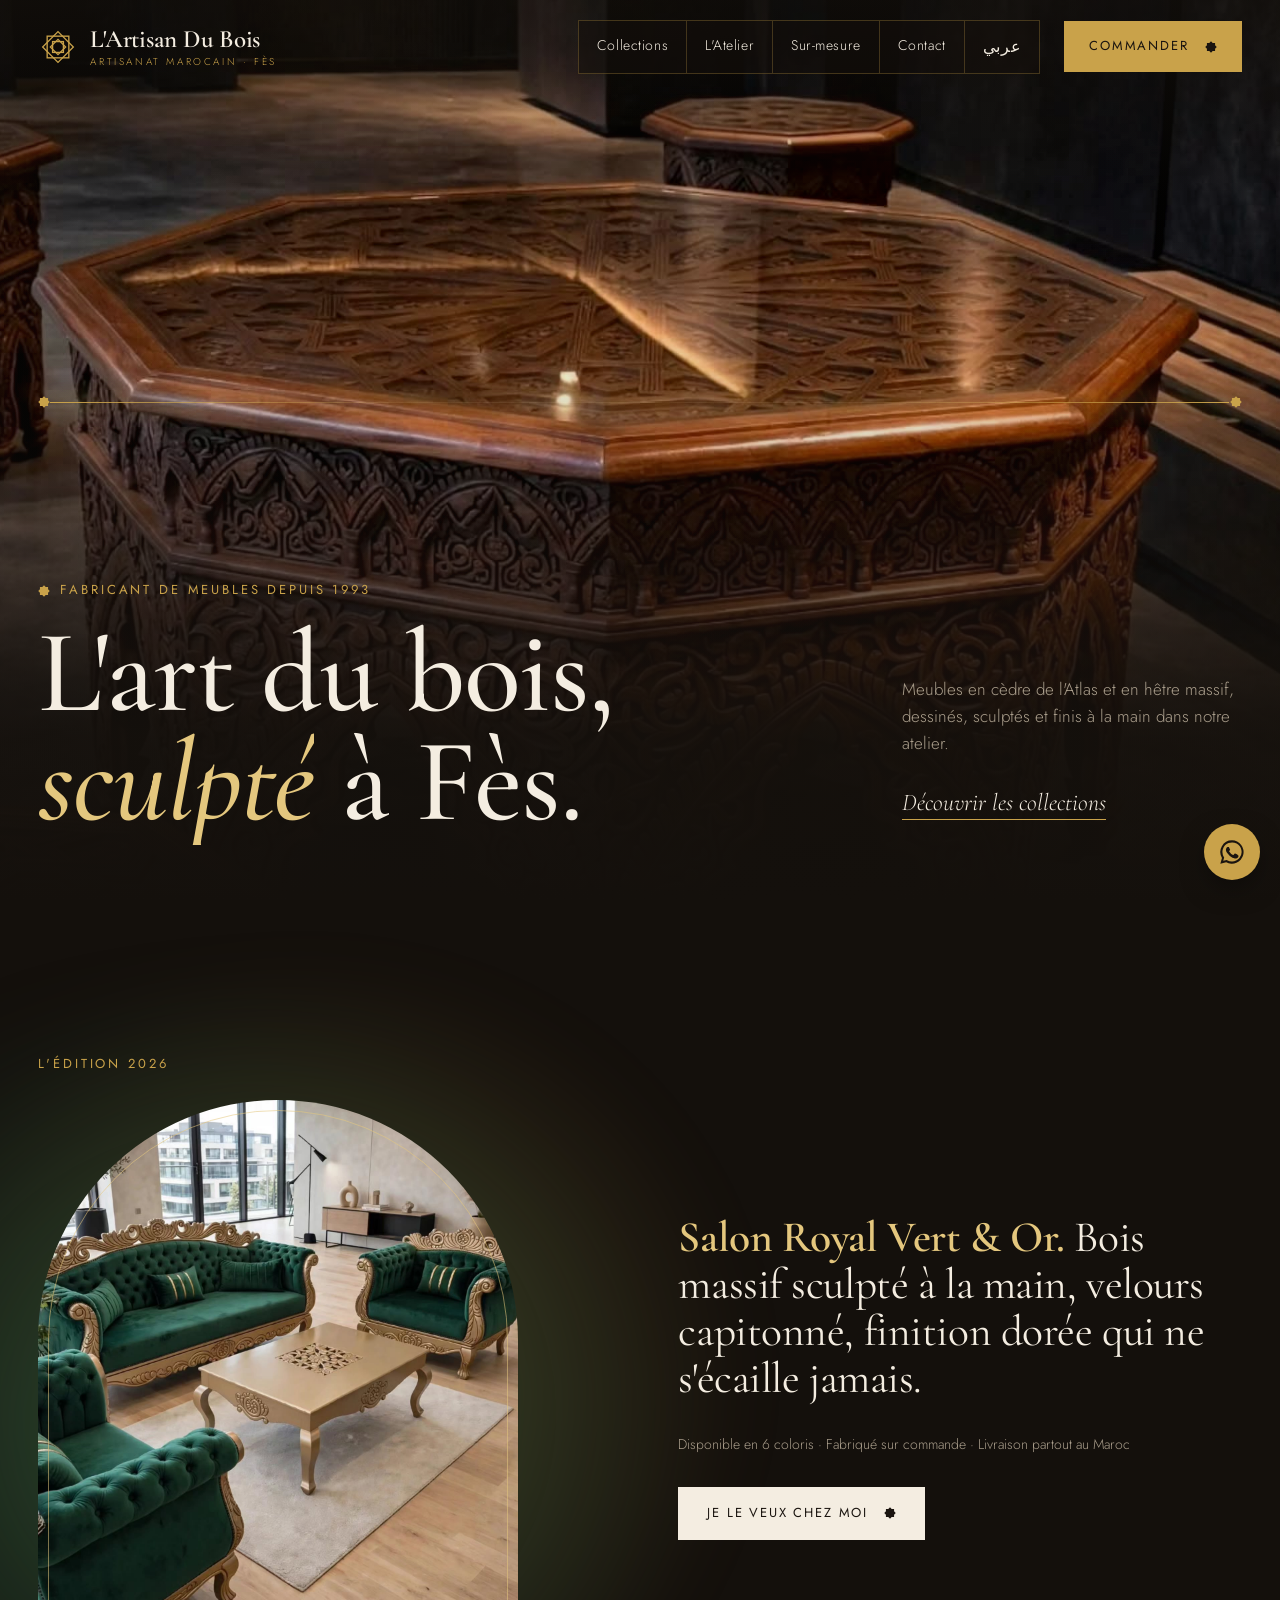
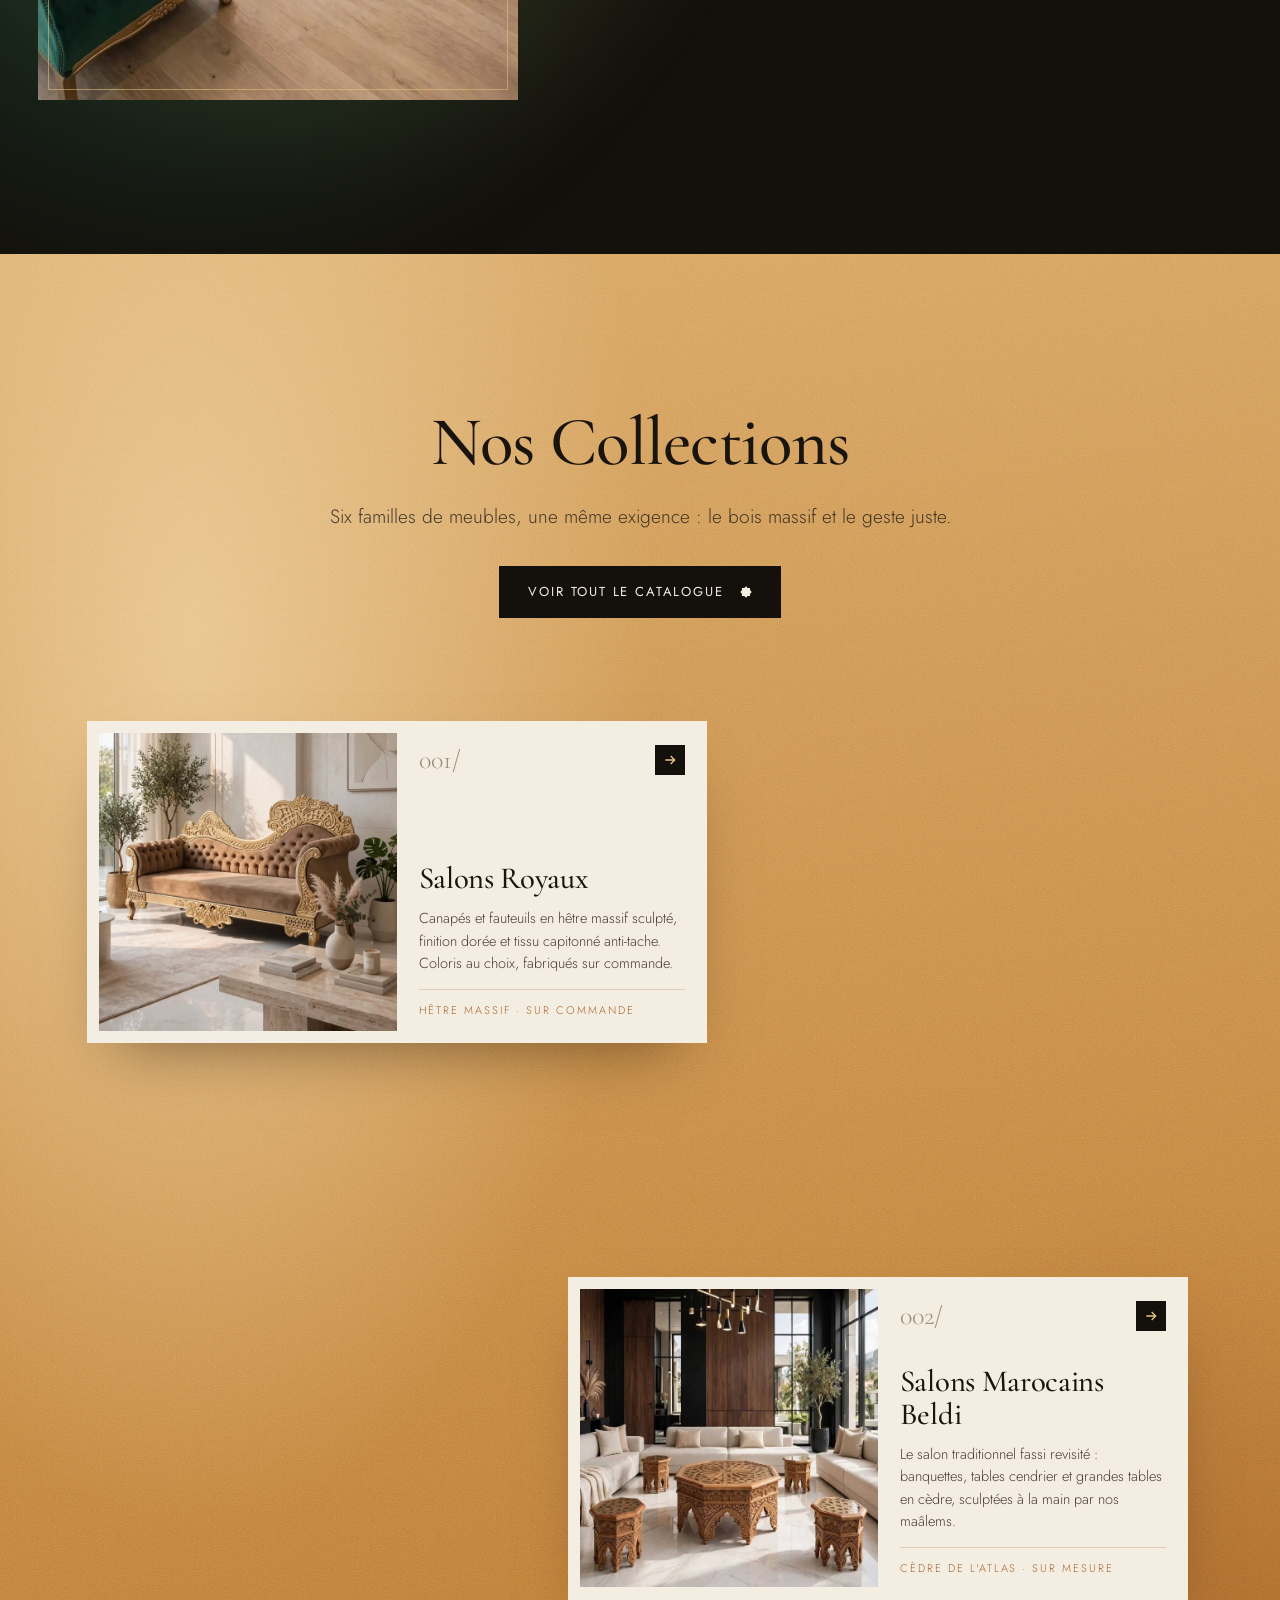
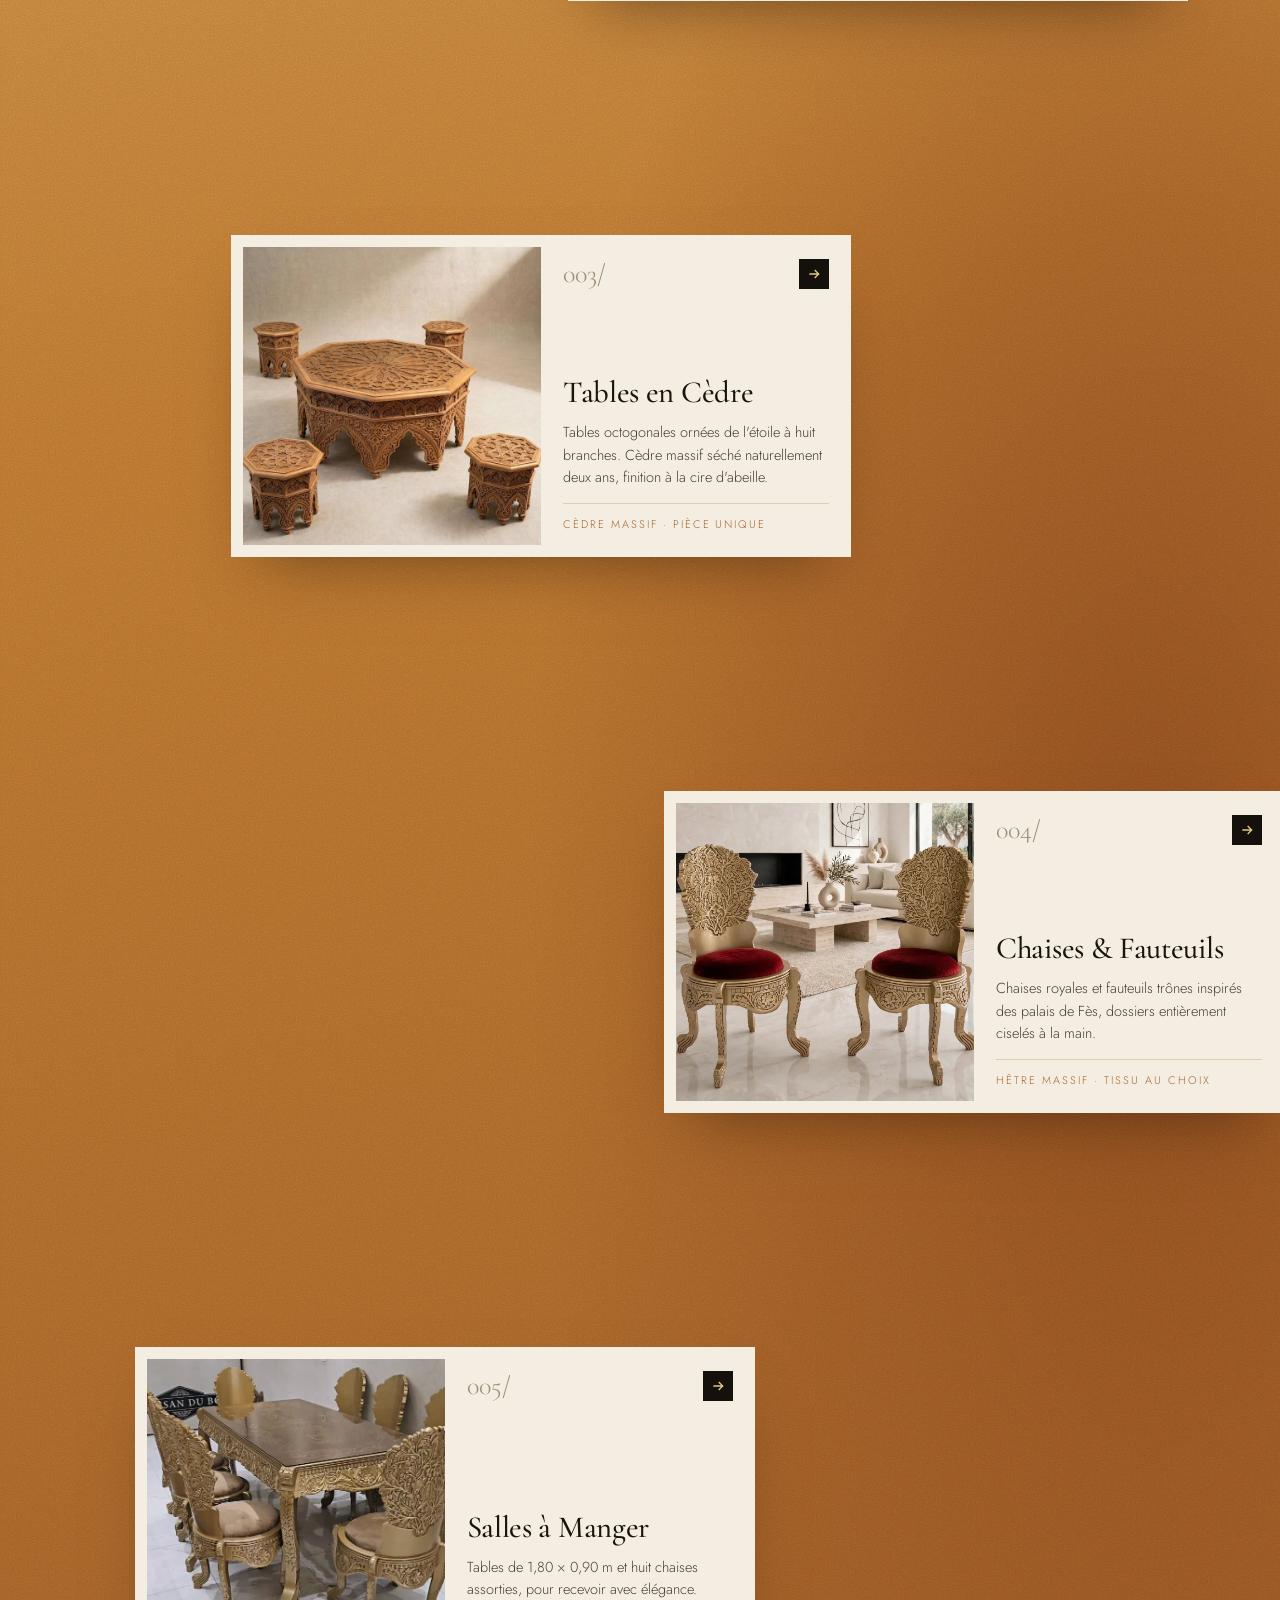
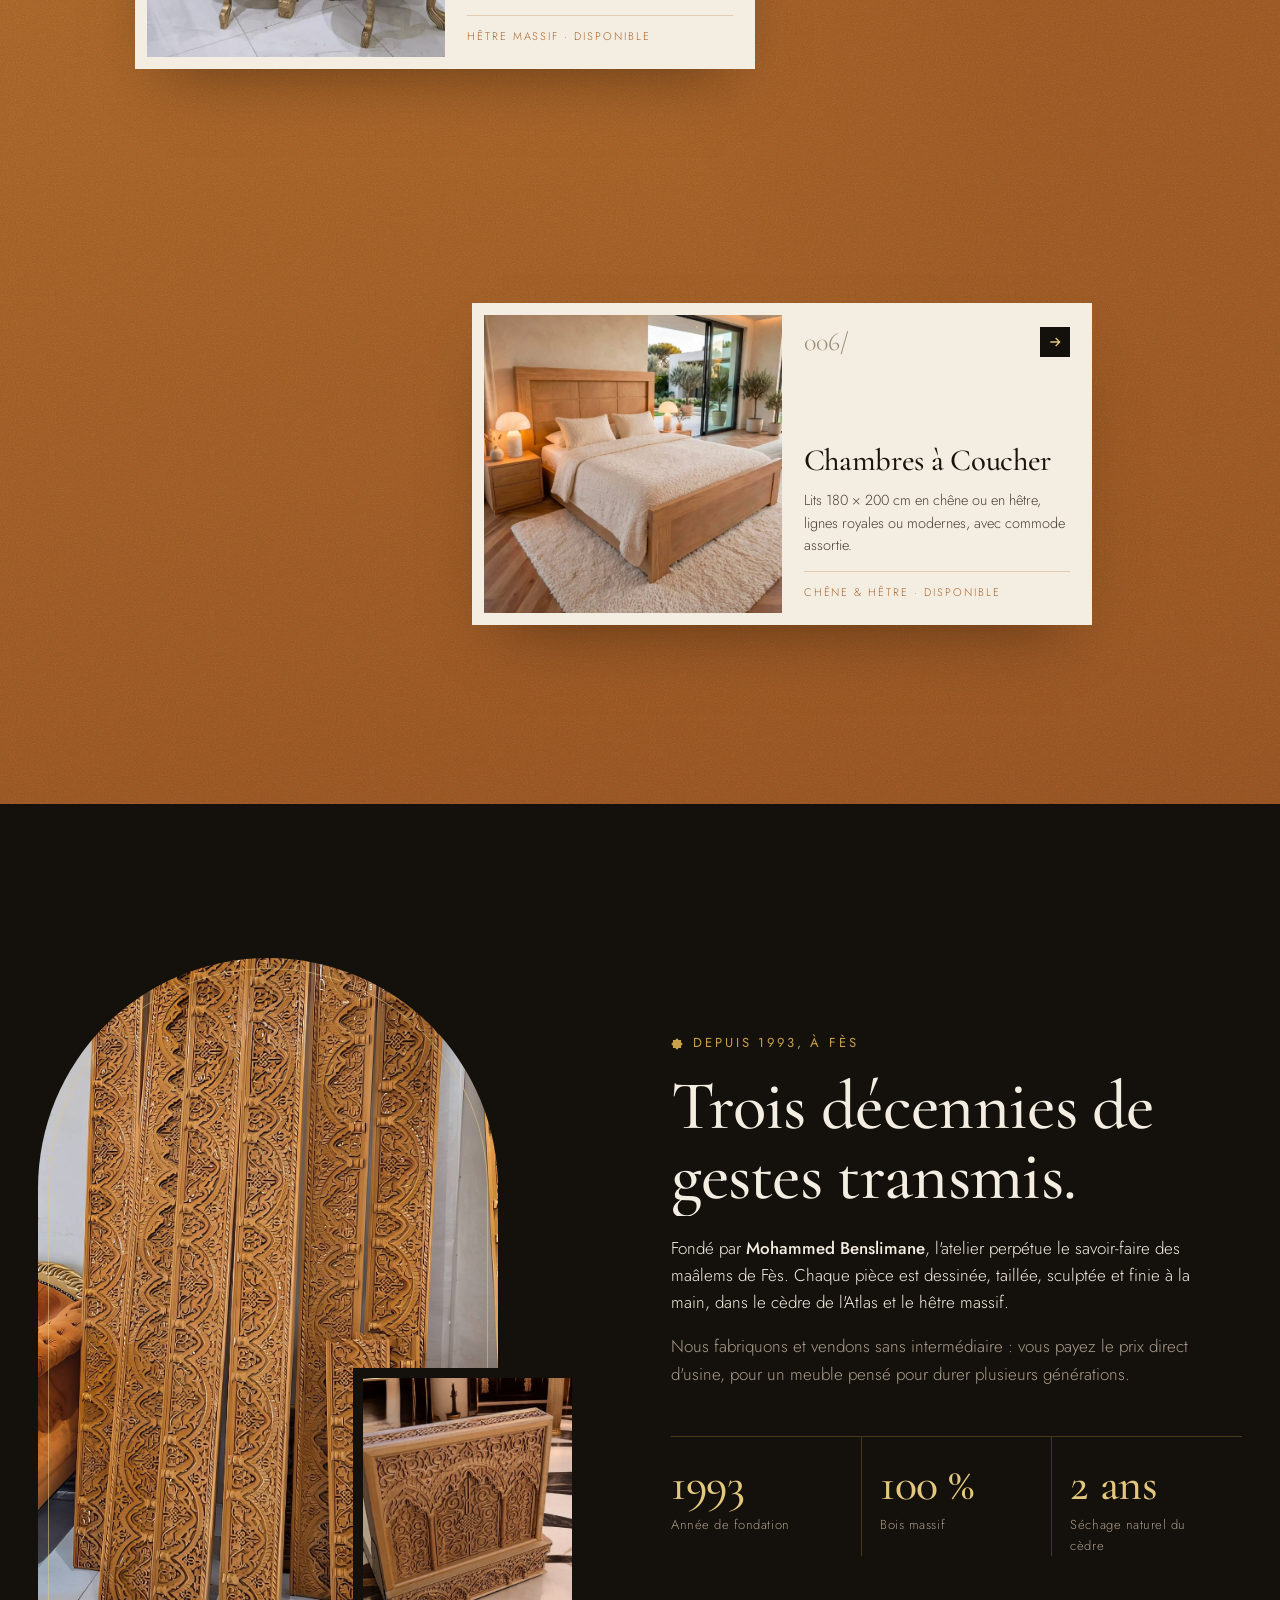
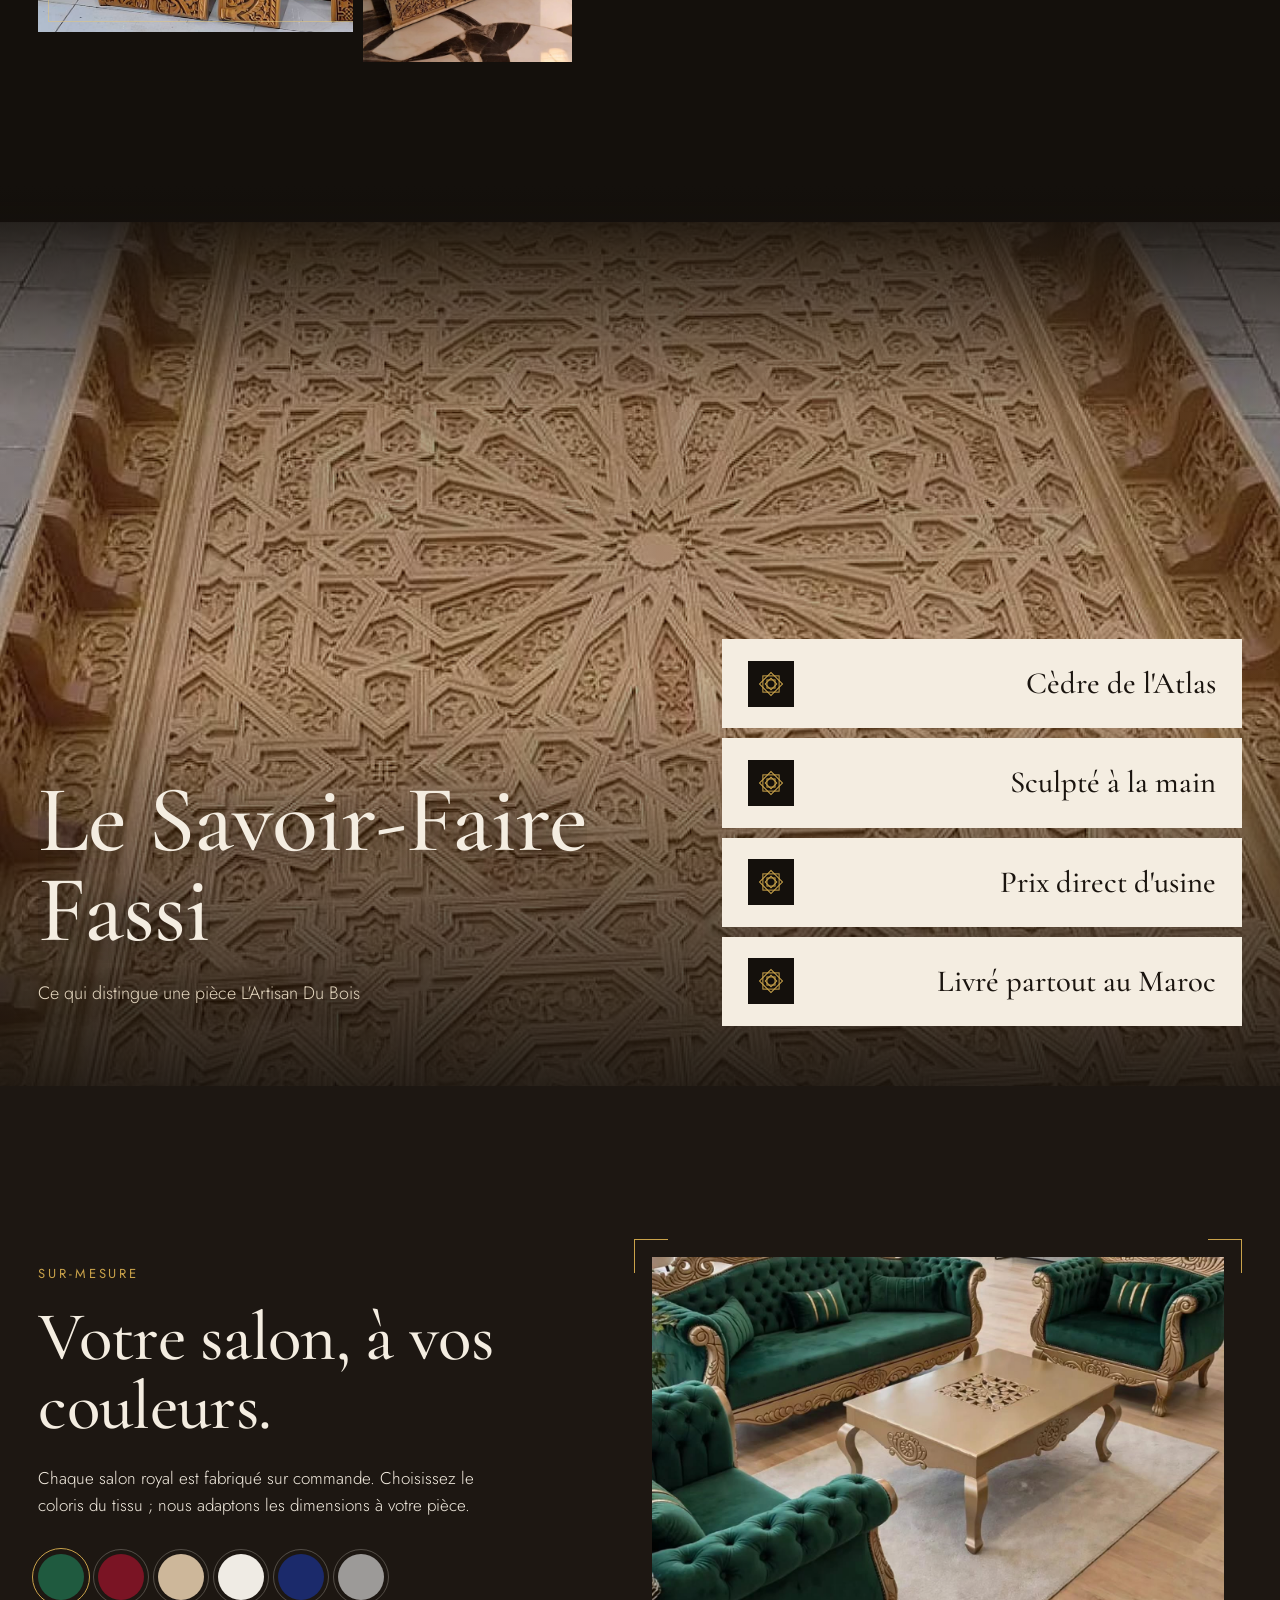
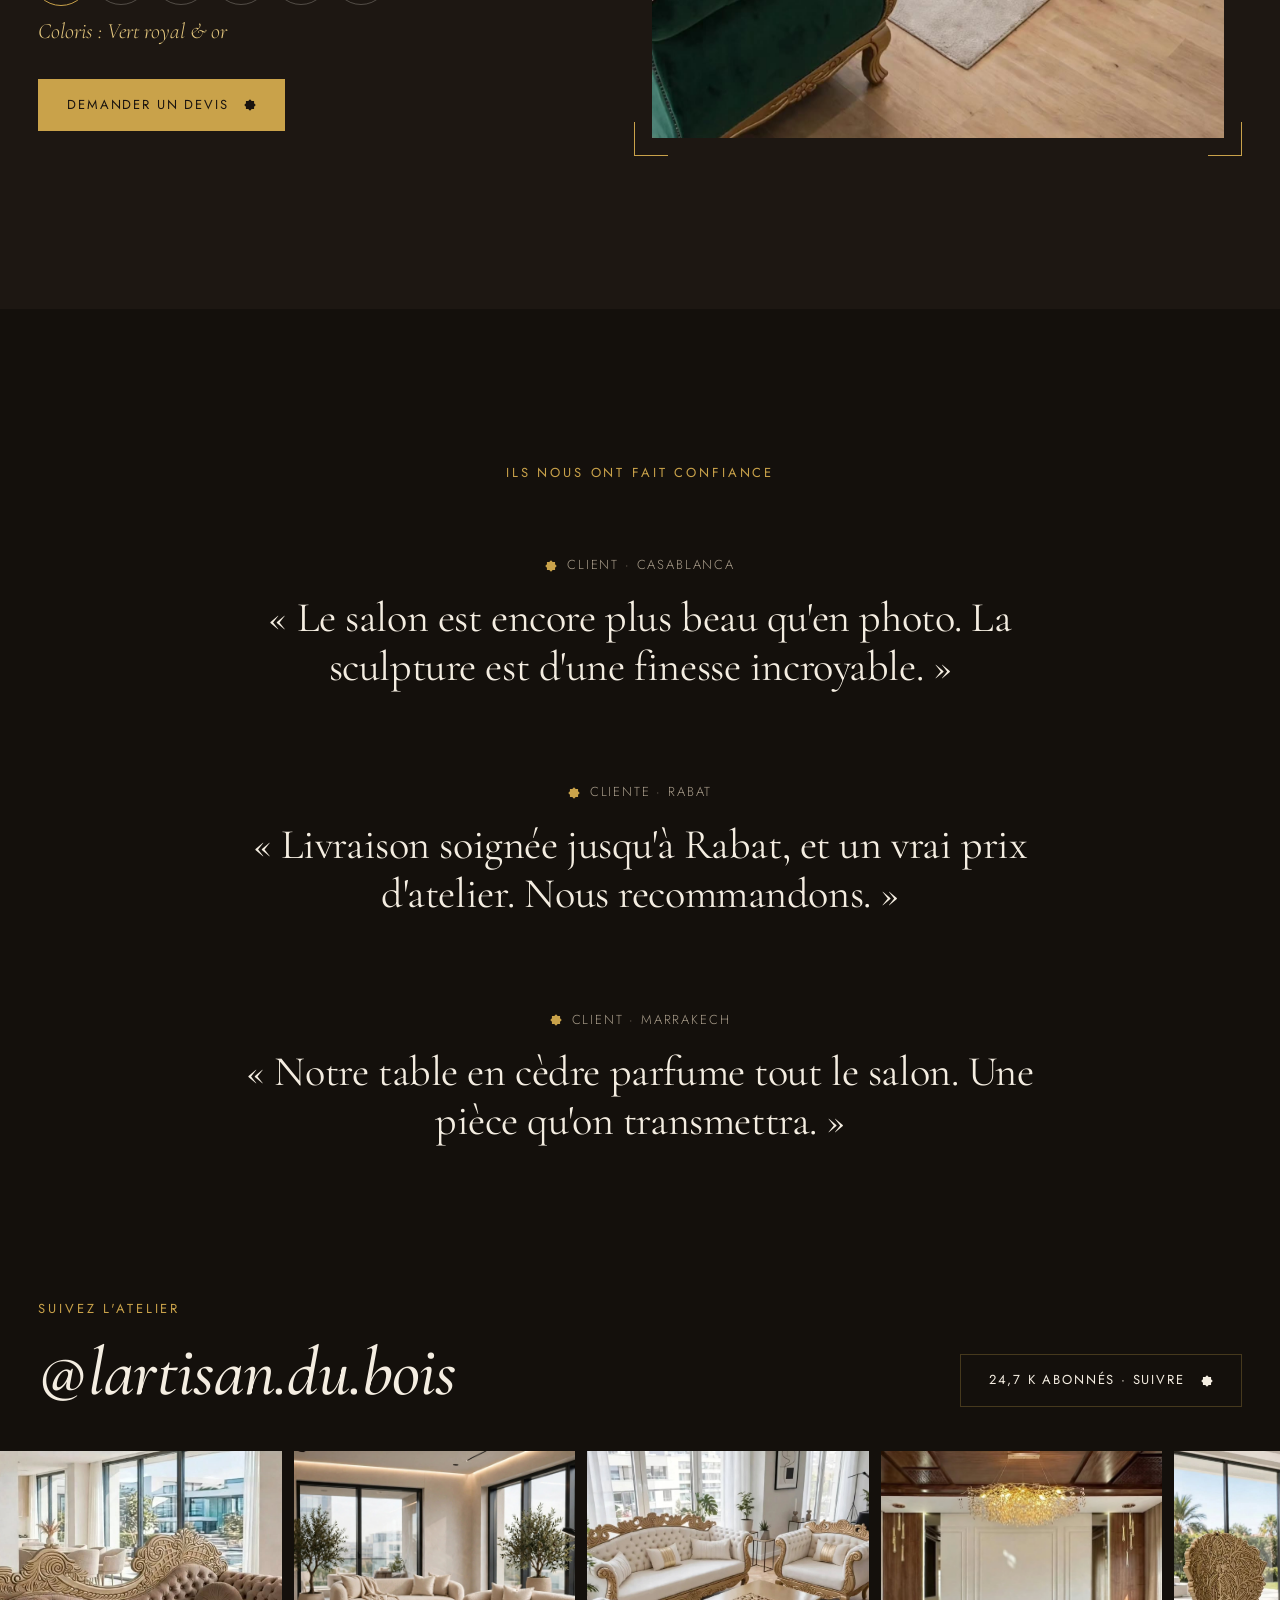
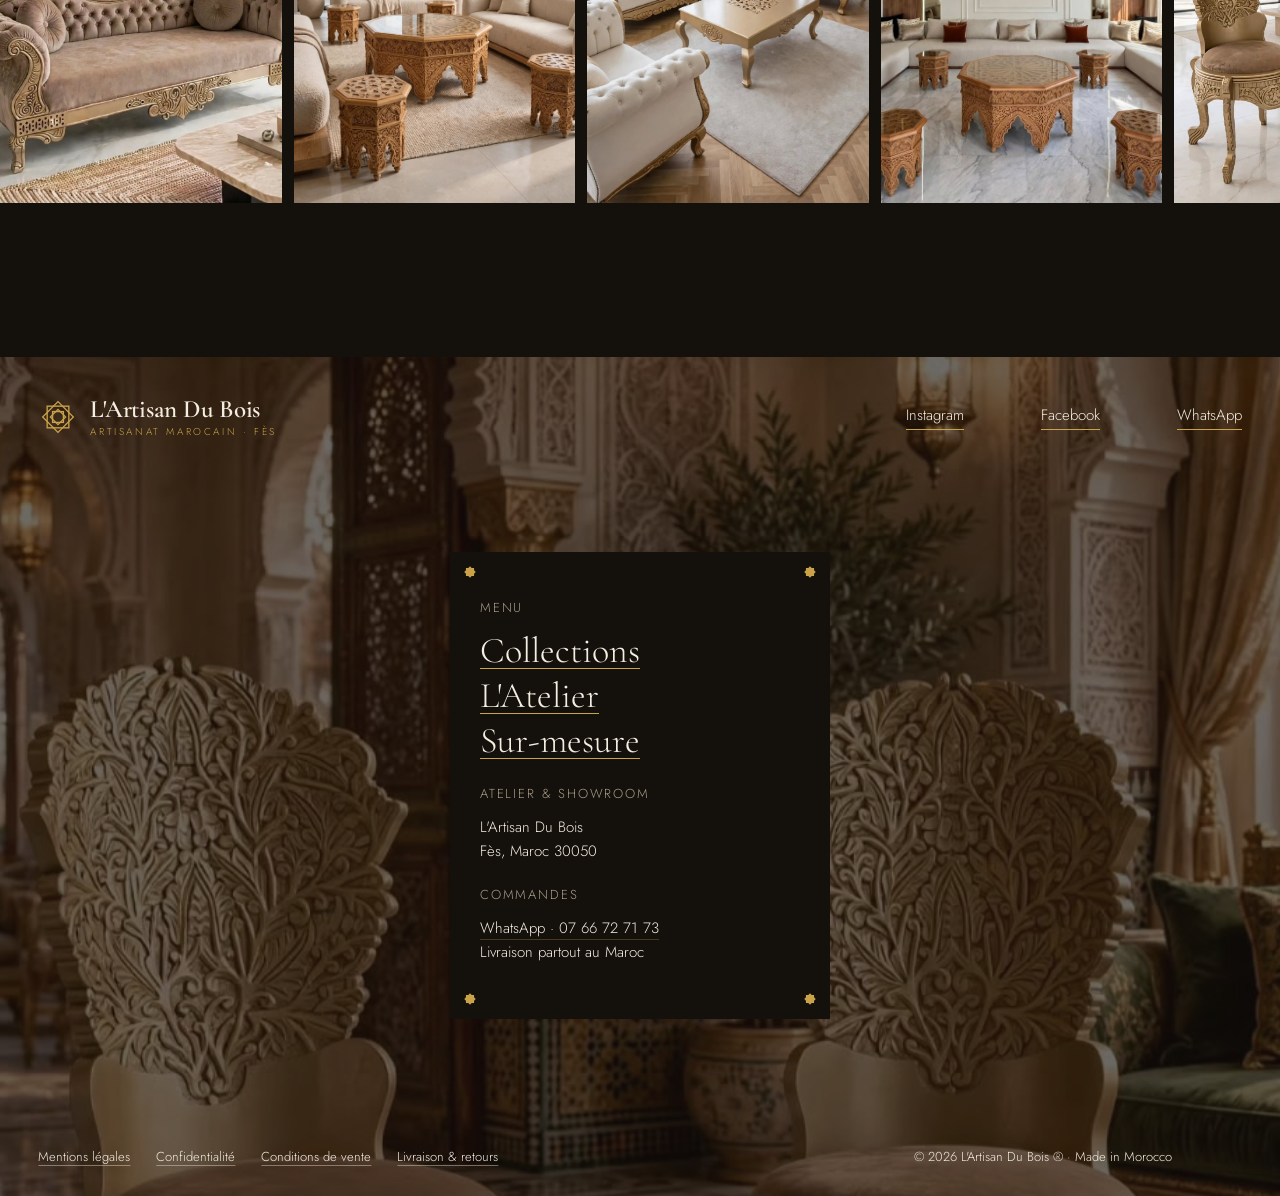
==== index.html @ c33c59b9 "Add files via upload" ====
<!doctype html>
<html lang="fr">
<head>
  <meta charset="utf-8">
  <meta name="viewport" content="width=device-width, initial-scale=1">
  <title>L'Artisan Du Bois — Meubles sculptés à la main à Fès depuis 1993</title>
  <meta name="description" content="Fabricant de meubles en cèdre de l'Atlas et hêtre massif, sculptés à la main à Fès depuis 1993. Salons royaux, salons marocains, tables en cèdre. Prix direct d'usine, livraison partout au Maroc.">
  <link rel="preconnect" href="https://fonts.googleapis.com">
  <link rel="preconnect" href="https://fonts.gstatic.com" crossorigin>
  <link href="https://fonts.googleapis.com/css2?family=Cormorant+Garamond:ital,wght@0,400;0,500;0,600;1,400;1,500&family=Jost:wght@300;400;500&display=swap" rel="stylesheet">
  <link rel="stylesheet" href="styles.css">
</head>
<body>

  <!-- Reusable 8-point star (khatam) -->
  <svg width="0" height="0" style="position:absolute" aria-hidden="true">
    <symbol id="star" viewBox="0 0 24 24"><path d="M12 .5L15.37 3.87H20.13V8.63L23.5 12L20.13 15.37V20.13H15.37L12 23.5L8.63 20.13H3.87V15.37L.5 12L3.87 8.63V3.87H8.63Z"/></symbol>
    <symbol id="star-line" viewBox="0 0 48 48"><g fill="none" stroke="currentColor" stroke-width="1.6"><rect x="11" y="11" width="26" height="26"/><rect x="11" y="11" width="26" height="26" transform="rotate(45 24 24)"/><rect x="17.5" y="17.5" width="13" height="13"/><rect x="17.5" y="17.5" width="13" height="13" transform="rotate(45 24 24)"/></g></symbol>
    <symbol id="arrow" viewBox="0 0 24 24"><path d="M5 12h13M13 6l6 6-6 6" fill="none" stroke="currentColor" stroke-width="2"/></symbol>
    <symbol id="wa" viewBox="0 0 24 24"><path fill="currentColor" d="M12 2a10 10 0 0 0-8.6 15.1L2 22l5-1.3A10 10 0 1 0 12 2zm0 18.2a8.2 8.2 0 0 1-4.2-1.2l-.3-.2-3 .8.8-2.9-.2-.3A8.2 8.2 0 1 1 12 20.2zm4.5-6.1c-.2-.1-1.5-.7-1.7-.8-.2-.1-.4-.1-.6.1l-.8 1c-.1.2-.3.2-.5.1a6.7 6.7 0 0 1-3.3-2.9c-.3-.4.2-.4.7-1.3.1-.2 0-.3 0-.4l-.8-1.8c-.2-.5-.4-.4-.6-.4h-.5a1 1 0 0 0-.7.3 3 3 0 0 0-.9 2.2 5.2 5.2 0 0 0 1.1 2.7 11.8 11.8 0 0 0 4.5 4c1.7.7 2.3.8 3.2.6a2.7 2.7 0 0 0 1.8-1.2 2.2 2.2 0 0 0 .1-1.3c0-.1-.2-.2-.4-.3z"/></symbol>
  </svg>

  <!-- ============ HEADER ============ -->
  <header class="site-header" id="top">
    <a class="logo" href="#top" aria-label="L'Artisan Du Bois — accueil">
      <svg class="logo-mark"><use href="#star-line"/></svg>
      <span class="logo-text">
        <span class="logo-name">L'Artisan Du Bois</span>
        <span class="logo-sub">Artisanat marocain · Fès</span>
      </span>
    </a>

    <nav class="nav" aria-label="Navigation principale">
      <a href="#collections">Collections</a>
      <a href="#atelier">L'Atelier</a>
      <a href="#sur-mesure">Sur-mesure</a>
      <a href="#contact">Contact</a>
      <a href="#" class="lang" lang="ar" title="النسخة العربية">عربي</a>
    </nav>

    <a class="btn btn-gold header-cta" href="https://wa.me/212766727173?text=Bonjour%20L'Artisan%20Du%20Bois%2C%20je%20souhaite%20des%20informations." target="_blank" rel="noopener">
      Commander <svg class="ico-star"><use href="#star"/></svg>
    </a>

    <button class="burger" aria-label="Ouvrir le menu" aria-expanded="false"><span></span><span></span></button>
  </header>

  <main>
    <!-- ============ HERO ============ -->
    <section class="hero">
      <div class="hero-media">
        <img src="assets/ig/ig-049.jpg" alt="Table octogonale en cèdre sculptée à la main, exposée dans le showroom" fetchpriority="high">
      </div>

      <div class="beam" aria-hidden="true">
        <svg class="beam-end"><use href="#star"/></svg>
        <span class="beam-line"></span>
        <svg class="beam-end"><use href="#star"/></svg>
      </div>

      <div class="hero-content wrap">
        <div class="hero-left">
          <p class="kicker reveal"><svg class="ico-star"><use href="#star"/></svg> Fabricant de meubles depuis 1993</p>
          <h1 class="display split">L'art du bois, <em>sculpté</em> à&nbsp;Fès.</h1>
        </div>
        <div class="hero-right reveal">
          <p class="muted">Meubles en cèdre de l'Atlas et en hêtre massif, dessinés, sculptés et finis à la main dans notre atelier.</p>
          <a class="link-underline" href="#collections">Découvrir les collections</a>
        </div>
      </div>
    </section>

    <!-- ============ HIGHLIGHT / EDITION 2026 ============ -->
    <section class="highlight">
      <div class="highlight-glow" aria-hidden="true"></div>
      <div class="wrap highlight-grid">
        <div class="highlight-left">
          <p class="label reveal">L'Édition 2026</p>
          <figure class="arch reveal">
            <img src="assets/ig/ig-072.jpg" alt="Salon Royal vert et or : canapés et fauteuils capitonnés, bois sculpté doré" loading="lazy">
          </figure>
        </div>
        <div class="highlight-right">
          <p class="statement reveal"><strong>Salon Royal Vert &amp; Or.</strong> Bois massif sculpté à la main, velours capitonné, finition dorée qui ne s'écaille jamais.</p>
          <p class="muted small reveal">Disponible en 6 coloris · Fabriqué sur commande · Livraison partout au Maroc</p>
          <a class="btn btn-cream reveal" href="https://wa.me/212766727173?text=Bonjour%2C%20je%20suis%20int%C3%A9ress%C3%A9(e)%20par%20le%20Salon%20Royal%20%C3%89dition%202026." target="_blank" rel="noopener">
            Je le veux chez moi <svg class="ico-star"><use href="#star"/></svg>
          </a>
        </div>
      </div>
    </section>

    <!-- ============ COLLECTIONS (stacking cards) ============ -->
    <section class="collections" id="collections">
      <div class="grain" aria-hidden="true"></div>
      <header class="collections-head wrap">
        <h2 class="h2 split">Nos Collections</h2>
        <p class="lead reveal">Six familles de meubles, une même exigence : le bois massif et le geste juste.</p>
        <a class="btn btn-dark reveal" href="#contact">Voir tout le catalogue <svg class="ico-star"><use href="#star"/></svg></a>
      </header>

      <div class="stack">
        <article class="card" style="--i:0">
          <div class="card-img"><img src="assets/ig/ig-011.jpg" alt="Canapé royal capitonné beige, bois sculpté doré" loading="lazy"></div>
          <div class="card-body">
            <div class="card-top"><span class="num">001/</span><a class="arrow-box" href="#" aria-label="Voir les salons royaux"><svg><use href="#arrow"/></svg></a></div>
            <h3>Salons Royaux</h3>
            <p>Canapés et fauteuils en hêtre massif sculpté, finition dorée et tissu capitonné anti-tache. Coloris au choix, fabriqués sur commande.</p>
            <p class="meta">Hêtre massif · Sur commande</p>
          </div>
        </article>

        <article class="card" style="--i:1">
          <div class="card-img"><img src="assets/ig/ig-026.jpg" alt="Salon marocain traditionnel avec table octogonale en cèdre" loading="lazy"></div>
          <div class="card-body">
            <div class="card-top"><span class="num">002/</span><a class="arrow-box" href="#" aria-label="Voir les salons marocains"><svg><use href="#arrow"/></svg></a></div>
            <h3>Salons Marocains Beldi</h3>
            <p>Le salon traditionnel fassi revisité : banquettes, tables cendrier et grandes tables en cèdre, sculptées à la main par nos maâlems.</p>
            <p class="meta">Cèdre de l'Atlas · Sur mesure</p>
          </div>
        </article>

        <article class="card" style="--i:2">
          <div class="card-img"><img src="assets/ig/ig-005.jpg" alt="Table octogonale en cèdre et ses tabourets sculptés" loading="lazy"></div>
          <div class="card-body">
            <div class="card-top"><span class="num">003/</span><a class="arrow-box" href="#" aria-label="Voir les tables en cèdre"><svg><use href="#arrow"/></svg></a></div>
            <h3>Tables en Cèdre</h3>
            <p>Tables octogonales ornées de l'étoile à huit branches. Cèdre massif séché naturellement deux ans, finition à la cire d'abeille.</p>
            <p class="meta">Cèdre massif · Pièce unique</p>
          </div>
        </article>

        <article class="card" style="--i:3">
          <div class="card-img"><img src="assets/ig/ig-063.jpg" alt="Paire de chaises royales sculptées, assise en velours grenat" loading="lazy"></div>
          <div class="card-body">
            <div class="card-top"><span class="num">004/</span><a class="arrow-box" href="#" aria-label="Voir les chaises et fauteuils"><svg><use href="#arrow"/></svg></a></div>
            <h3>Chaises &amp; Fauteuils</h3>
            <p>Chaises royales et fauteuils trônes inspirés des palais de Fès, dossiers entièrement ciselés à la main.</p>
            <p class="meta">Hêtre massif · Tissu au choix</p>
          </div>
        </article>

        <article class="card" style="--i:4">
          <div class="card-img"><img src="assets/ig/ig-107.jpg" alt="Table à manger royale dorée avec chaises sculptées" loading="lazy"></div>
          <div class="card-body">
            <div class="card-top"><span class="num">005/</span><a class="arrow-box" href="#" aria-label="Voir les salles à manger"><svg><use href="#arrow"/></svg></a></div>
            <h3>Salles à Manger</h3>
            <p>Tables de 1,80 × 0,90 m et huit chaises assorties, pour recevoir avec élégance.</p>
            <p class="meta">Hêtre massif · Disponible</p>
          </div>
        </article>

        <article class="card" style="--i:5">
          <div class="card-img"><img src="assets/ig/ig-058.jpg" alt="Chambre à coucher moderne en chêne" loading="lazy"></div>
          <div class="card-body">
            <div class="card-top"><span class="num">006/</span><a class="arrow-box" href="#" aria-label="Voir les chambres à coucher"><svg><use href="#arrow"/></svg></a></div>
            <h3>Chambres à Coucher</h3>
            <p>Lits 180 × 200 cm en chêne ou en hêtre, lignes royales ou modernes, avec commode assortie.</p>
            <p class="meta">Chêne &amp; hêtre · Disponible</p>
          </div>
        </article>
      </div>
    </section>

    <!-- ============ ATELIER ============ -->
    <section class="atelier" id="atelier">
      <div class="wrap atelier-grid">
        <div class="atelier-media">
          <figure class="arch arch-tall reveal"><img src="assets/ig/ig-010.jpg" alt="Panneaux de cèdre sculptés à la main dans l'atelier" loading="lazy"></figure>
          <figure class="atelier-small reveal"><img src="assets/ig/ig-115.jpg" alt="Détail d'un panneau sculpté en cèdre" loading="lazy"></figure>
        </div>
        <div class="atelier-text">
          <p class="label reveal"><svg class="ico-star"><use href="#star"/></svg> Depuis 1993, à Fès</p>
          <h2 class="h2 split">Trois décennies de gestes transmis.</h2>
          <p class="reveal">Fondé par <strong>Mohammed Benslimane</strong>, l'atelier perpétue le savoir-faire des maâlems de Fès. Chaque pièce est dessinée, taillée, sculptée et finie à la main, dans le cèdre de l'Atlas et le hêtre massif.</p>
          <p class="reveal muted">Nous fabriquons et vendons sans intermédiaire : vous payez le prix direct d'usine, pour un meuble pensé pour durer plusieurs générations.</p>
          <dl class="stats">
            <div class="reveal"><dt>1993</dt><dd>Année de fondation</dd></div>
            <div class="reveal"><dt>100&nbsp;%</dt><dd>Bois massif</dd></div>
            <div class="reveal"><dt>2&nbsp;ans</dt><dd>Séchage naturel du cèdre</dd></div>
          </dl>
        </div>
      </div>
    </section>

    <!-- ============ SAVOIR-FAIRE ============ -->
    <section class="savoir">
      <div class="savoir-media"><img src="assets/ig/ig-111.jpg" alt="Plafond en cèdre sculpté d'une rosace géométrique" loading="lazy"></div>
      <div class="savoir-content wrap">
        <div class="savoir-title">
          <h2 class="display-2 split">Le Savoir-Faire Fassi</h2>
          <p class="muted reveal">Ce qui distingue une pièce L'Artisan Du Bois</p>
        </div>
        <ul class="bars">
          <li><svg class="bar-ico"><use href="#star-line"/></svg><span>Cèdre de l'Atlas</span></li>
          <li><svg class="bar-ico"><use href="#star-line"/></svg><span>Sculpté à la main</span></li>
          <li><svg class="bar-ico"><use href="#star-line"/></svg><span>Prix direct d'usine</span></li>
          <li><svg class="bar-ico"><use href="#star-line"/></svg><span>Livré partout au Maroc</span></li>
        </ul>
      </div>
    </section>

    <!-- ============ SUR-MESURE (colour picker) ============ -->
    <section class="custom" id="sur-mesure">
      <div class="wrap custom-grid">
        <div class="custom-text">
          <p class="label reveal">Sur-mesure</p>
          <h2 class="h2 split">Votre salon, à vos couleurs.</h2>
          <p class="reveal">Chaque salon royal est fabriqué sur commande. Choisissez le coloris du tissu ; nous adaptons les dimensions à votre pièce.</p>
          <div class="swatches reveal" role="radiogroup" aria-label="Coloris du tissu">
            <button role="radio" aria-checked="true"  data-img="assets/ig/ig-072.jpg" data-name="Vert royal &amp; or" style="--c:#1F5A3F"></button>
            <button role="radio" aria-checked="false" data-img="assets/ig/ig-070.jpg" data-name="Grenat &amp; or"     style="--c:#7A1424"></button>
            <button role="radio" aria-checked="false" data-img="assets/ig/ig-069.jpg" data-name="Beige &amp; or"      style="--c:#CDB79A"></button>
            <button role="radio" aria-checked="false" data-img="assets/ig/ig-074.jpg" data-name="Blanc &amp; or"      style="--c:#EFEBE4"></button>
            <button role="radio" aria-checked="false" data-img="assets/ig/ig-004.jpg" data-name="Bleu roi &amp; or"   style="--c:#1B2A6B"></button>
            <button role="radio" aria-checked="false" data-img="assets/ig/ig-007.jpg" data-name="Gris perle &amp; or" style="--c:#9C9A98"></button>
          </div>
          <p class="swatch-name reveal">Coloris : <span id="swatch-name">Vert royal &amp; or</span></p>
          <a class="btn btn-gold reveal" href="https://wa.me/212766727173?text=Bonjour%2C%20je%20souhaite%20un%20devis%20pour%20un%20salon%20sur-mesure." target="_blank" rel="noopener">Demander un devis <svg class="ico-star"><use href="#star"/></svg></a>
        </div>
        <figure class="custom-frame reveal">
          <img id="swatch-img" src="assets/ig/ig-072.jpg" alt="Aperçu du salon royal dans le coloris choisi" loading="lazy">
          <span class="corner tl"></span><span class="corner tr"></span><span class="corner bl"></span><span class="corner br"></span>
        </figure>
      </div>
    </section>

    <!-- ============ TESTIMONIALS ============ -->
    <!-- Placeholder quotes: replace with real client reviews before going live -->
    <section class="praise">
      <h2 class="label center reveal">Ils nous ont fait confiance</h2>
      <div class="quotes">
        <blockquote class="reveal"><cite><svg class="ico-star"><use href="#star"/></svg> Client · Casablanca</cite><p>« Le salon est encore plus beau qu'en photo. La sculpture est d'une finesse incroyable. »</p></blockquote>
        <blockquote class="reveal"><cite><svg class="ico-star"><use href="#star"/></svg> Cliente · Rabat</cite><p>« Livraison soignée jusqu'à Rabat, et un vrai prix d'atelier. Nous recommandons. »</p></blockquote>
        <blockquote class="reveal"><cite><svg class="ico-star"><use href="#star"/></svg> Client · Marrakech</cite><p>« Notre table en cèdre parfume tout le salon. Une pièce qu'on transmettra. »</p></blockquote>
      </div>
    </section>

    <!-- ============ INSTAGRAM STRIP ============ -->
    <section class="insta">
      <div class="wrap insta-head">
        <div>
          <p class="label reveal">Suivez l'atelier</p>
          <h2 class="h2 split">@lartisan.du.bois</h2>
        </div>
        <a class="btn btn-outline reveal" href="https://www.instagram.com/lartisan.du.bois/" target="_blank" rel="noopener">24,7 K abonnés · Suivre <svg class="ico-star"><use href="#star"/></svg></a>
      </div>
      <div class="marquee" aria-hidden="true">
        <div class="marquee-track">
          <img src="assets/ig/ig-003.jpg" alt="" loading="lazy"><img src="assets/ig/ig-066.jpg" alt="" loading="lazy"><img src="assets/ig/ig-074.jpg" alt="" loading="lazy"><img src="assets/ig/ig-029.jpg" alt="" loading="lazy"><img src="assets/ig/ig-076.jpg" alt="" loading="lazy"><img src="assets/ig/ig-006.jpg" alt="" loading="lazy"><img src="assets/ig/ig-098.jpg" alt="" loading="lazy"><img src="assets/ig/ig-078.jpg" alt="" loading="lazy">
          <img src="assets/ig/ig-003.jpg" alt="" loading="lazy"><img src="assets/ig/ig-066.jpg" alt="" loading="lazy"><img src="assets/ig/ig-074.jpg" alt="" loading="lazy"><img src="assets/ig/ig-029.jpg" alt="" loading="lazy"><img src="assets/ig/ig-076.jpg" alt="" loading="lazy"><img src="assets/ig/ig-006.jpg" alt="" loading="lazy"><img src="assets/ig/ig-098.jpg" alt="" loading="lazy"><img src="assets/ig/ig-078.jpg" alt="" loading="lazy">
        </div>
      </div>
    </section>
  </main>

  <!-- ============ FOOTER ============ -->
  <footer class="footer" id="contact">
    <div class="footer-media"><img src="assets/ig/ig-079.jpg" alt="" loading="lazy"></div>
    <div class="footer-top wrap">
      <a class="logo" href="#top"><svg class="logo-mark"><use href="#star-line"/></svg><span class="logo-text"><span class="logo-name">L'Artisan Du Bois</span><span class="logo-sub">Artisanat marocain · Fès</span></span></a>
      <div class="socials">
        <a href="https://www.instagram.com/lartisan.du.bois/" target="_blank" rel="noopener">Instagram</a>
        <a href="https://www.facebook.com/lartisanbois" target="_blank" rel="noopener">Facebook</a>
        <a href="https://wa.me/212766727173" target="_blank" rel="noopener">WhatsApp</a>
      </div>
    </div>

    <div class="footer-box">
      <svg class="fc tl"><use href="#star"/></svg><svg class="fc tr"><use href="#star"/></svg><svg class="fc bl"><use href="#star"/></svg><svg class="fc br"><use href="#star"/></svg>
      <p class="fb-label">Menu</p>
      <nav class="fb-menu">
        <a href="#collections">Collections</a>
        <a href="#atelier">L'Atelier</a>
        <a href="#sur-mesure">Sur-mesure</a>
      </nav>
      <p class="fb-label">Atelier &amp; showroom</p>
      <p>L'Artisan Du Bois<br>Fès, Maroc 30050</p>
      <p class="fb-label">Commandes</p>
      <p><a href="https://wa.me/212766727173" target="_blank" rel="noopener">WhatsApp · 07 66 72 71 73</a><br>Livraison partout au Maroc</p>
    </div>

    <div class="footer-bottom wrap">
      <nav><a href="#">Mentions légales</a><a href="#">Confidentialité</a><a href="#">Conditions de vente</a><a href="#">Livraison &amp; retours</a></nav>
      <p>© 2026 L'Artisan Du Bois ® · Made in Morocco</p>
    </div>
  </footer>

  <a class="wa-float" href="https://wa.me/212766727173?text=Bonjour%20L'Artisan%20Du%20Bois" target="_blank" rel="noopener" aria-label="Écrire sur WhatsApp"><svg><use href="#wa"/></svg></a>

  <script src="main.js"></script>
</body>
</html>
---- styles.css ----
/* ==========================================================
   L'Artisan Du Bois — homepage mockup
   Direction: ebony · gold · cedar (inspired by Wix "Galvanic Mercer")
   ========================================================== */

:root {
  color-scheme: dark;
  --ebony: #14100c;
  --ebony-2: #1d1712;
  --ebony-3: #2a221a;
  --cedar: #a8662e;
  --cedar-deep: #6b3e1c;
  --gold: #c9a24a;
  --gold-light: #e4c77e;
  --cream: #f4ede1;
  --sand: #e6d8c1;
  --ink: #1a140f;
  --muted: #a99d8b;
  --line: rgba(201, 162, 74, .28);

  --serif: "Cormorant Garamond", "Times New Roman", serif;
  --sans: "Jost", "Helvetica Neue", Arial, sans-serif;

  --gutter: clamp(16px, 3vw, 40px);
  --ease: cubic-bezier(.2, .7, .1, 1);
}

*, *::before, *::after { box-sizing: border-box; }
html { scroll-behavior: smooth; }
body {
  margin: 0;
  background: var(--ebony);
  color: var(--cream);
  font-family: var(--sans);
  font-weight: 300;
  font-size: 16px;
  line-height: 1.6;
  -webkit-font-smoothing: antialiased;
  overflow-x: hidden;
}
img { display: block; max-width: 100%; }
a { color: inherit; text-decoration: none; }
p { margin: 0 0 1em; }
figure { margin: 0; }
strong { font-weight: 500; }

.wrap { width: 100%; max-width: 1440px; margin: 0 auto; padding: 0 var(--gutter); }
.muted { color: var(--muted); }
.small { font-size: 14px; }
.center { text-align: center; }

/* ---------- type ---------- */
.display, .display-2, .h2, .statement, .card h3, .quotes p, .stats dt, .logo-name {
  font-family: var(--serif);
  font-weight: 500;
  letter-spacing: -.01em;
}
.display { font-size: clamp(56px, 9.2vw, 148px); line-height: .92; margin: 0; }
.display em, .h2 em { font-style: italic; color: var(--gold-light); }
.display-2 { font-size: clamp(48px, 7.4vw, 116px); line-height: .95; margin: 0 0 .25em; }
.h2 { font-size: clamp(40px, 5.4vw, 84px); line-height: 1; margin: 0 0 .35em; }
.lead { font-size: clamp(17px, 1.5vw, 21px); }
.label, .kicker {
  font-family: var(--sans);
  font-size: 13px;
  font-weight: 400;
  text-transform: uppercase;
  letter-spacing: .22em;
  color: var(--gold);
  display: flex; align-items: center; gap: 10px;
  margin: 0 0 1.4em;
}
.label.center { justify-content: center; }

.ico-star { width: 12px; height: 12px; fill: currentColor; flex: none; }

/* ---------- buttons ---------- */
.btn {
  display: inline-flex; align-items: center; justify-content: center; gap: 16px;
  padding: 15px 28px;
  font-size: 13px; font-weight: 400; letter-spacing: .14em; text-transform: uppercase;
  border: 1px solid transparent;
  transition: background .35s var(--ease), color .35s var(--ease), border-color .35s var(--ease);
}
.btn .ico-star { transition: transform .5s var(--ease); }
.btn:hover .ico-star { transform: rotate(45deg); }
.btn-gold { background: var(--gold); color: var(--ink); }
.btn-gold:hover { background: var(--gold-light); }
.btn-cream { background: var(--cream); color: var(--ink); }
.btn-cream:hover { background: var(--gold-light); }
.btn-dark { background: var(--ebony); color: var(--cream); }
.btn-dark:hover { background: var(--ebony-3); }
.btn-outline { border-color: var(--line); color: var(--cream); }
.btn-outline:hover { border-color: var(--gold); color: var(--gold-light); }

.link-underline {
  font-family: var(--serif); font-size: 24px; font-style: italic;
  border-bottom: 1px solid var(--gold); padding-bottom: 2px;
  transition: color .3s;
}
.link-underline:hover { color: var(--gold-light); }

/* ==========================================================
   HEADER
   ========================================================== */
.site-header {
  position: fixed; inset: 0 0 auto 0; z-index: 50;
  display: flex; align-items: center; gap: 24px;
  padding: calc(20px + env(safe-area-inset-top, 0px)) max(var(--gutter), env(safe-area-inset-right, 0px)) 20px max(var(--gutter), env(safe-area-inset-left, 0px));
  transition: background .4s, padding .4s, backdrop-filter .4s;
}
.site-header.scrolled {
  background: rgba(20, 16, 12, .82);
  backdrop-filter: blur(10px);
  padding-top: calc(12px + env(safe-area-inset-top, 0px)); padding-bottom: 12px;
  border-bottom: 1px solid rgba(201, 162, 74, .12);
}
.logo { display: flex; align-items: center; gap: 12px; margin-right: auto; }
.logo-mark { width: 40px; height: 40px; color: var(--gold); flex: none; }
.logo-text { display: flex; flex-direction: column; line-height: 1; }
.logo-name { font-size: 25px; font-weight: 600; color: var(--cream); }
.logo-sub { font-size: 10px; letter-spacing: .26em; text-transform: uppercase; color: var(--gold); margin-top: 5px; }

.nav { display: flex; border: 1px solid var(--line); background: rgba(20, 16, 12, .55); }
.nav a {
  padding: 13px 18px; font-size: 14px; letter-spacing: .04em;
  border-left: 1px solid var(--line);
  transition: color .3s, background .3s;
}
.nav a:first-child { border-left: 0; }
.nav a:hover { color: var(--gold-light); background: rgba(201, 162, 74, .08); }
.nav .lang { font-family: serif; font-size: 16px; }
.header-cta { padding: 14px 24px; }

.burger { display: none; }

/* ==========================================================
   HERO
   ========================================================== */
.hero {
  position: relative;
  min-height: 100svh;
  display: flex; align-items: flex-end;
  padding: 140px 0 64px;
  overflow: hidden;
  isolation: isolate;
}
.hero-media { position: absolute; inset: 0; z-index: -1; }
.hero-media img {
  width: 100%; height: 115%; object-fit: cover; object-position: 50% 45%;
  transform: translateY(var(--parallax, 0px)) scale(1.04);
  filter: saturate(.92) contrast(1.05);
}
.hero-media::after {
  content: ""; position: absolute; inset: 0;
  background:
    radial-gradient(120% 70% at 50% 35%, transparent 30%, rgba(20,16,12,.55) 70%),
    linear-gradient(180deg, rgba(20,16,12,.6) 0%, rgba(20,16,12,0) 22%, rgba(20,16,12,.15) 50%, rgba(20,16,12,.92) 82%, var(--ebony) 100%);
}

/* gold beam (template's orange light line) */
.beam {
  position: absolute; left: var(--gutter); right: var(--gutter); top: 44%;
  display: flex; align-items: center; gap: 0; pointer-events: none;
}
.beam-line {
  flex: 1; height: 1px;
  background: linear-gradient(90deg, var(--gold) 0%, rgba(228,199,126,.15) 30%, rgba(228,199,126,.15) 70%, var(--gold) 100%);
  box-shadow: 0 0 22px 3px rgba(201,162,74,.35);
  transform: scaleX(0); transform-origin: center;
  animation: beam 1.8s .3s var(--ease) forwards;
}
.beam-end { width: 12px; height: 12px; fill: var(--gold); opacity: 0; animation: fade .6s 1.6s forwards; }
@keyframes beam { to { transform: scaleX(1); } }
@keyframes fade { to { opacity: 1; } }

.hero-content {
  display: grid; grid-template-columns: 1.6fr 1fr; gap: 40px; align-items: end;
}
.hero-right { max-width: 340px; justify-self: end; padding-bottom: 14px; }
.hero-right p { font-size: 17px; margin-bottom: 26px; }

/* ==========================================================
   HIGHLIGHT
   ========================================================== */
.highlight { position: relative; padding: clamp(90px, 12vw, 170px) 0; overflow: hidden; isolation: isolate; }
.highlight-glow {
  position: absolute; inset: -20%; z-index: -1;
  background:
    radial-gradient(40% 50% at 25% 55%, rgba(31, 90, 63, .55), transparent 70%),
    radial-gradient(35% 45% at 32% 50%, rgba(201, 162, 74, .28), transparent 70%);
  filter: blur(30px);
  animation: drift 14s ease-in-out infinite alternate;
}
@keyframes drift { to { transform: translate(6%, -4%) scale(1.08); } }
.highlight-grid { display: grid; grid-template-columns: 1fr 1fr; gap: clamp(32px, 6vw, 110px); align-items: center; }
.highlight-left .label { margin-bottom: 26px; }
.statement { font-size: clamp(30px, 3.4vw, 52px); line-height: 1.08; margin-bottom: .7em; font-weight: 400; }
.statement strong { font-weight: 600; color: var(--gold-light); }
.highlight-right .btn { margin-top: 18px; }

/* Moroccan arch frame */
.arch { position: relative; border-radius: 999px 999px 0 0; overflow: hidden; aspect-ratio: 4 / 5; max-width: 480px; }
.arch::after {
  content: ""; position: absolute; inset: 10px;
  border: 1px solid rgba(228, 199, 126, .55);
  border-radius: 999px 999px 0 0;
  pointer-events: none;
}
.arch img { width: 100%; height: 100%; object-fit: cover; transition: transform 1.2s var(--ease); }
.arch:hover img { transform: scale(1.04); }

/* ==========================================================
   COLLECTIONS — cedar gradient + sticky stacking cards
   ========================================================== */
.collections {
  position: relative; isolation: isolate;
  padding: clamp(100px, 12vw, 160px) 0 clamp(120px, 14vw, 200px);
  color: var(--ink);
  background:
    radial-gradient(60% 40% at 15% 10%, #e9c48a 0%, transparent 60%),
    radial-gradient(70% 50% at 90% 60%, #8a4a1e 0%, transparent 70%),
    linear-gradient(170deg, #d9a766 0%, #b8722f 45%, #8e4f22 100%);
}
.grain {
  position: absolute; inset: 0; z-index: -1; opacity: .35; mix-blend-mode: overlay; pointer-events: none;
  background-image: url("data:image/svg+xml,%3Csvg xmlns='http://www.w3.org/2000/svg' width='160' height='160'%3E%3Cfilter id='n'%3E%3CfeTurbulence type='fractalNoise' baseFrequency='.85' numOctaves='3' stitchTiles='stitch'/%3E%3C/filter%3E%3Crect width='100%25' height='100%25' filter='url(%23n)'/%3E%3C/svg%3E");
}
.collections-head { text-align: center; max-width: 920px; margin-bottom: clamp(60px, 8vw, 110px); }
.collections-head .lead { color: rgba(26, 20, 15, .78); margin-bottom: 34px; }

.stack { position: relative; max-width: 1440px; margin: 0 auto; padding: 0 var(--gutter); }
.card {
  position: sticky;
  top: calc(110px + var(--i) * 22px);
  width: min(620px, 100%);
  margin-bottom: 26vh;
  display: grid; grid-template-columns: 1fr 1fr; gap: 0;
  background: var(--cream);
  padding: 12px;
  box-shadow: 0 30px 60px -30px rgba(40, 20, 5, .55);
}
.card:last-child { margin-bottom: 0; }
.card[style*="--i:0"] { margin-left: 4%; }
.card[style*="--i:1"] { margin-left: 44%; }
.card[style*="--i:2"] { margin-left: 16%; }
.card[style*="--i:3"] { margin-left: 52%; }
.card[style*="--i:4"] { margin-left: 8%; }
.card[style*="--i:5"] { margin-left: 36%; }
.card-img { aspect-ratio: 1; overflow: hidden; background: var(--ebony-2); }
.card-img img { width: 100%; height: 100%; object-fit: cover; transition: transform 1s var(--ease); }
.card:hover .card-img img { transform: scale(1.05); }
.card-body { padding: 6px 10px 12px 22px; display: flex; flex-direction: column; }
.card-top { display: flex; justify-content: space-between; align-items: center; margin-bottom: auto; }
.num { font-family: var(--serif); font-size: 26px; color: #9a8c78; }
.arrow-box {
  width: 30px; height: 30px; display: grid; place-items: center;
  background: var(--ebony); color: var(--gold-light);
  transition: background .3s, transform .4s var(--ease);
}
.arrow-box svg { width: 16px; height: 16px; }
.card:hover .arrow-box { background: var(--cedar-deep); transform: translateX(3px); }
.card h3 { font-size: clamp(28px, 2.4vw, 36px); line-height: 1.05; margin: 30px 0 12px; color: var(--ink); }
.card p { font-size: 14.5px; line-height: 1.55; color: #4a3f34; margin-bottom: 14px; }
.card .meta {
  font-size: 11px; letter-spacing: .18em; text-transform: uppercase; color: var(--cedar);
  border-top: 1px solid rgba(168, 102, 46, .25); padding-top: 12px; margin: 0;
}

/* ==========================================================
   ATELIER
   ========================================================== */
.atelier { padding: clamp(100px, 12vw, 180px) 0; }
.atelier-grid { display: grid; grid-template-columns: 1fr 1.05fr; gap: clamp(40px, 7vw, 120px); align-items: center; }
.atelier-media { position: relative; }
.arch-tall { aspect-ratio: 3 / 4.4; max-width: 460px; }
.atelier-small {
  position: absolute; right: 0; bottom: -40px; width: 42%; aspect-ratio: 3/4;
  border: 10px solid var(--ebony); overflow: hidden;
}
.atelier-small img { width: 100%; height: 100%; object-fit: cover; }
.atelier-text p:not(.label) { font-size: 17px; max-width: 560px; }
.stats { display: grid; grid-template-columns: repeat(3, 1fr); margin: 48px 0 0; border-top: 1px solid var(--line); }
.stats div { padding: 24px 18px 0 0; }
.stats div + div { padding-left: 18px; border-left: 1px solid var(--line); }
.stats dt { font-size: clamp(38px, 3.6vw, 56px); line-height: 1; color: var(--gold-light); }
.stats dd { margin: 8px 0 0; font-size: 13px; color: var(--muted); letter-spacing: .04em; }

/* ==========================================================
   SAVOIR-FAIRE — full image + sliding bars
   ========================================================== */
.savoir { position: relative; min-height: 100svh; display: flex; align-items: flex-end; padding: 120px 0 60px; overflow: hidden; isolation: isolate; }
.savoir-media { position: absolute; inset: 0; z-index: -1; }
.savoir-media img { width: 100%; height: 100%; object-fit: cover; transform: scale(1.1) translateY(var(--parallax, 0px)); }
.savoir-media::after {
  content: ""; position: absolute; inset: 0;
  background: linear-gradient(180deg, var(--ebony) 0%, rgba(20,16,12,.35) 25%, rgba(20,16,12,.25) 55%, rgba(20,16,12,.9) 100%);
}
.savoir-content { display: grid; grid-template-columns: 1fr minmax(320px, 520px); gap: 40px; align-items: end; }
.savoir-title { text-shadow: 0 2px 30px rgba(20,16,12,.7); }
.savoir-title .muted { color: var(--sand); font-size: 18px; }
.bars { list-style: none; margin: 0; padding: 0; display: grid; gap: 10px; }
.bars li {
  display: flex; align-items: center; gap: 22px;
  background: var(--cream); color: var(--ink);
  padding: 20px 26px;
  font-family: var(--serif); font-size: clamp(24px, 2.4vw, 36px); font-weight: 500;
  transition: transform 1s var(--ease), opacity 1s var(--ease);
}
.bars.pre li { transform: translateX(110%); opacity: 0; }
.bars li .bar-ico {
  width: 30px; height: 30px; padding: 8px; box-sizing: content-box; flex: none;
  background: var(--ebony); color: var(--gold);
}
.bars li span { margin-left: auto; }
.bars.pre.in li { transform: none; opacity: 1; }
.bars.in li:nth-child(2) { transition-delay: .12s; }
.bars.in li:nth-child(3) { transition-delay: .24s; }
.bars.in li:nth-child(4) { transition-delay: .36s; }

/* ==========================================================
   SUR-MESURE
   ========================================================== */
.custom { padding: clamp(100px, 12vw, 180px) 0; background: var(--ebony-2); }
.custom-grid { display: grid; grid-template-columns: 1fr 1.2fr; gap: clamp(40px, 7vw, 120px); align-items: center; }
.custom-text p:not(.label):not(.swatch-name) { font-size: 17px; max-width: 480px; }
.swatches { display: flex; flex-wrap: wrap; gap: 14px; margin: 34px 0 14px; }
.swatches button {
  width: 46px; height: 46px; border-radius: 50%; cursor: pointer;
  background: var(--c); border: 0;
  outline: 1px solid rgba(244, 237, 225, .25); outline-offset: 4px;
  transition: outline-color .3s, transform .3s var(--ease);
}
.swatches button:hover { transform: scale(1.08); }
.swatches button[aria-checked="true"] { outline: 1px solid var(--gold); outline-offset: 5px; }
.swatches button:focus-visible { outline: 2px solid var(--gold-light); }
.swatch-name { font-family: var(--serif); font-size: 22px; font-style: italic; color: var(--gold-light); margin-bottom: 30px; }
.custom-frame { position: relative; aspect-ratio: 4 / 3.4; padding: 18px; }
.custom-frame img { width: 100%; height: 100%; object-fit: cover; object-position: 60% 70%; transition: opacity .45s var(--ease); }
.custom-frame img.swap { opacity: 0; }
.corner { position: absolute; width: 34px; height: 34px; border: 0 solid var(--gold); }
.corner.tl { top: 0; left: 0; border-top-width: 1px; border-left-width: 1px; }
.corner.tr { top: 0; right: 0; border-top-width: 1px; border-right-width: 1px; }
.corner.bl { bottom: 0; left: 0; border-bottom-width: 1px; border-left-width: 1px; }
.corner.br { bottom: 0; right: 0; border-bottom-width: 1px; border-right-width: 1px; }

/* ==========================================================
   PRAISE
   ========================================================== */
.praise { padding: clamp(100px, 12vw, 170px) var(--gutter); }
.quotes { display: grid; gap: clamp(60px, 7vw, 100px); max-width: 860px; margin: 70px auto 0; text-align: center; }
.quotes blockquote { margin: 0; }
.quotes cite {
  display: inline-flex; align-items: center; gap: 10px;
  font-style: normal; font-size: 13px; letter-spacing: .14em; text-transform: uppercase; color: var(--muted);
  margin-bottom: 18px;
}
.quotes cite .ico-star { fill: var(--gold); }
.quotes p { font-size: clamp(28px, 3.3vw, 46px); line-height: 1.15; margin: 0; font-weight: 400; }

/* ==========================================================
   INSTAGRAM STRIP
   ========================================================== */
.insta { padding: 0 0 clamp(100px, 12vw, 160px); }
.insta-head { display: flex; justify-content: space-between; align-items: end; gap: 24px; flex-wrap: wrap; margin-bottom: 44px; }
.insta-head .h2 { margin: 0; font-style: italic; }
.marquee { overflow: hidden; }
.marquee-track { display: flex; gap: 12px; width: max-content; animation: marquee 50s linear infinite; }
.marquee:hover .marquee-track { animation-play-state: paused; }
.marquee img { width: clamp(200px, 22vw, 320px); aspect-ratio: 4/5; object-fit: cover; }
@keyframes marquee { to { transform: translateX(calc(-50% - 6px)); } }

/* ==========================================================
   FOOTER
   ========================================================== */
.footer { position: relative; isolation: isolate; padding: 40px 0 28px; overflow: hidden; }
.footer-media { position: absolute; inset: 0; z-index: -1; }
.footer-media img { width: 100%; height: 100%; object-fit: cover; object-position: 50% 0; transform: scale(1.18); transform-origin: 50% 0; }
.footer-media::after { content: ""; position: absolute; inset: 0; background: rgba(20, 16, 12, .62); }
.footer-top { display: flex; justify-content: space-between; align-items: center; gap: 20px; flex-wrap: wrap; }
.socials { display: flex; gap: clamp(20px, 6vw, 110px); }
.socials a { border-bottom: 1px solid var(--gold); padding-bottom: 2px; font-size: 15px; }
.socials a:hover { color: var(--gold-light); }

.footer-box {
  position: relative;
  width: min(380px, calc(100% - 2 * var(--gutter)));
  margin: clamp(70px, 9vw, 120px) auto clamp(80px, 10vw, 140px);
  background: var(--ebony);
  padding: 46px 30px 40px;
  font-size: 15px;
}
.fc { position: absolute; width: 12px; height: 12px; fill: var(--gold); }
.fc.tl { top: 14px; left: 14px; } .fc.tr { top: 14px; right: 14px; }
.fc.bl { bottom: 14px; left: 14px; } .fc.br { bottom: 14px; right: 14px; }
.fb-label { color: var(--muted); font-size: 13px; letter-spacing: .14em; text-transform: uppercase; margin: 22px 0 10px; }
.fb-label:first-of-type { margin-top: 0; }
.fb-menu { display: grid; gap: 2px; margin-bottom: 8px; }
.fb-menu a { font-family: var(--serif); font-size: 36px; line-height: 1.2; text-decoration: underline; text-decoration-color: var(--gold); text-underline-offset: 6px; text-decoration-thickness: 1px; }
.fb-menu a:hover { color: var(--gold-light); }
.footer-box a:not(.fb-menu a) { border-bottom: 1px solid var(--line); }

.footer-bottom { padding-right: calc(var(--gutter) + 70px); display: flex; justify-content: space-between; gap: 18px; flex-wrap: wrap; font-size: 13px; }
.footer-bottom nav { display: flex; flex-wrap: wrap; gap: 8px 26px; }
.footer-bottom a { text-decoration: underline; text-underline-offset: 4px; text-decoration-color: rgba(244,237,225,.4); }
.footer-bottom p { margin: 0; }

/* WhatsApp floating button */
.wa-float {
  position: fixed; z-index: 60;
  right: calc(20px + env(safe-area-inset-right, 0px)); bottom: calc(20px + env(safe-area-inset-bottom, 0px));
  width: 56px; height: 56px; border-radius: 50%;
  display: grid; place-items: center;
  background: var(--gold); color: var(--ink);
  box-shadow: 0 10px 30px -8px rgba(0, 0, 0, .6);
  transition: transform .3s var(--ease), background .3s;
}
.wa-float svg { width: 28px; height: 28px; }
.wa-float:hover { transform: scale(1.08); background: var(--gold-light); }

/* ==========================================================
   REVEAL ANIMATIONS
   ========================================================== */
/* Content is visible by default; JS adds .pre only to elements it will animate in */
.reveal { transition: opacity 1s var(--ease), transform 1s var(--ease); }
.reveal.pre { opacity: 0; transform: translateY(26px); }
.reveal.pre.in { opacity: 1; transform: none; }
.split .w { display: inline-block; overflow: hidden; vertical-align: top; padding-bottom: .08em; margin-bottom: -.08em; }
.split .w > span { display: inline-block; transition: transform 1.1s var(--ease); transition-delay: calc(var(--d) * 70ms); }
.split.pre .w > span { transform: translateY(105%); }
.split.pre.in .w > span { transform: none; }

@media (prefers-reduced-motion: reduce) {
  html { scroll-behavior: auto; }
  .reveal, .split .w > span, .bars li { opacity: 1 !important; transform: none !important; transition: none !important; }
  .beam-line { animation: none; transform: none; }
  .beam-end { animation: none; opacity: 1; }
  .highlight-glow, .marquee-track { animation: none; }
}

/* ==========================================================
   RESPONSIVE
   ========================================================== */
@media (max-width: 1100px) {
  .nav a { padding: 12px 13px; }
  .card[style] { margin-left: auto; margin-right: auto; }
}

@media (max-width: 900px) {
  .nav, .header-cta { display: none; }
  .burger {
    display: grid; gap: 6px; width: 44px; height: 44px; place-content: center;
    background: transparent; border: 1px solid var(--line); cursor: pointer;
  }
  .burger span { width: 20px; height: 1px; background: var(--cream); transition: transform .3s; }
  .site-header.open .burger span:first-child { transform: translateY(3.5px) rotate(45deg); }
  .site-header.open .burger span:last-child { transform: translateY(-3.5px) rotate(-45deg); }
  .site-header.open { background: var(--ebony); }
  .site-header.open .nav {
    display: flex; flex-direction: column;
    position: absolute; top: 100%; left: 0; right: 0;
    background: var(--ebony); border: 0; border-top: 1px solid var(--line);
    padding: 10px var(--gutter) 24px;
  }
  .site-header.open .nav a { border: 0; border-bottom: 1px solid var(--line); padding: 18px 0; font-family: var(--serif); font-size: 28px; }

  .logo-name { font-size: 21px; }
  .logo-mark { width: 34px; height: 34px; }

  .hero { padding-bottom: 40px; }
  .hero-content, .highlight-grid, .atelier-grid, .custom-grid, .savoir-content { grid-template-columns: 1fr; }
  .hero-right { justify-self: start; }
  .beam { top: 38%; }

  .arch { max-width: 100%; aspect-ratio: 4 / 4.6; }
  .atelier-small { width: 46%; bottom: -24px; }
  .atelier-text { margin-top: 30px; }

  .card { grid-template-columns: 1fr; position: relative; top: auto; margin-bottom: 22px; }
  .savoir-media::after { background: linear-gradient(180deg, var(--ebony) 0%, rgba(20,16,12,.55) 25%, rgba(20,16,12,.7) 55%, rgba(20,16,12,.95) 100%); }
  .card-body { padding: 18px 8px 10px; }
  .card h3 { margin-top: 14px; }

  .bars li { padding: 16px 18px; }
  .custom-frame { padding: 12px; }
}

@media (max-width: 520px) {
  .logo-sub { display: none; }
  .stats { grid-template-columns: 1fr; }
  .stats div + div { border-left: 0; padding-left: 0; border-top: 1px solid var(--line); }
  .stats div { padding: 18px 0; }
  .fb-menu a { font-size: 30px; }
}
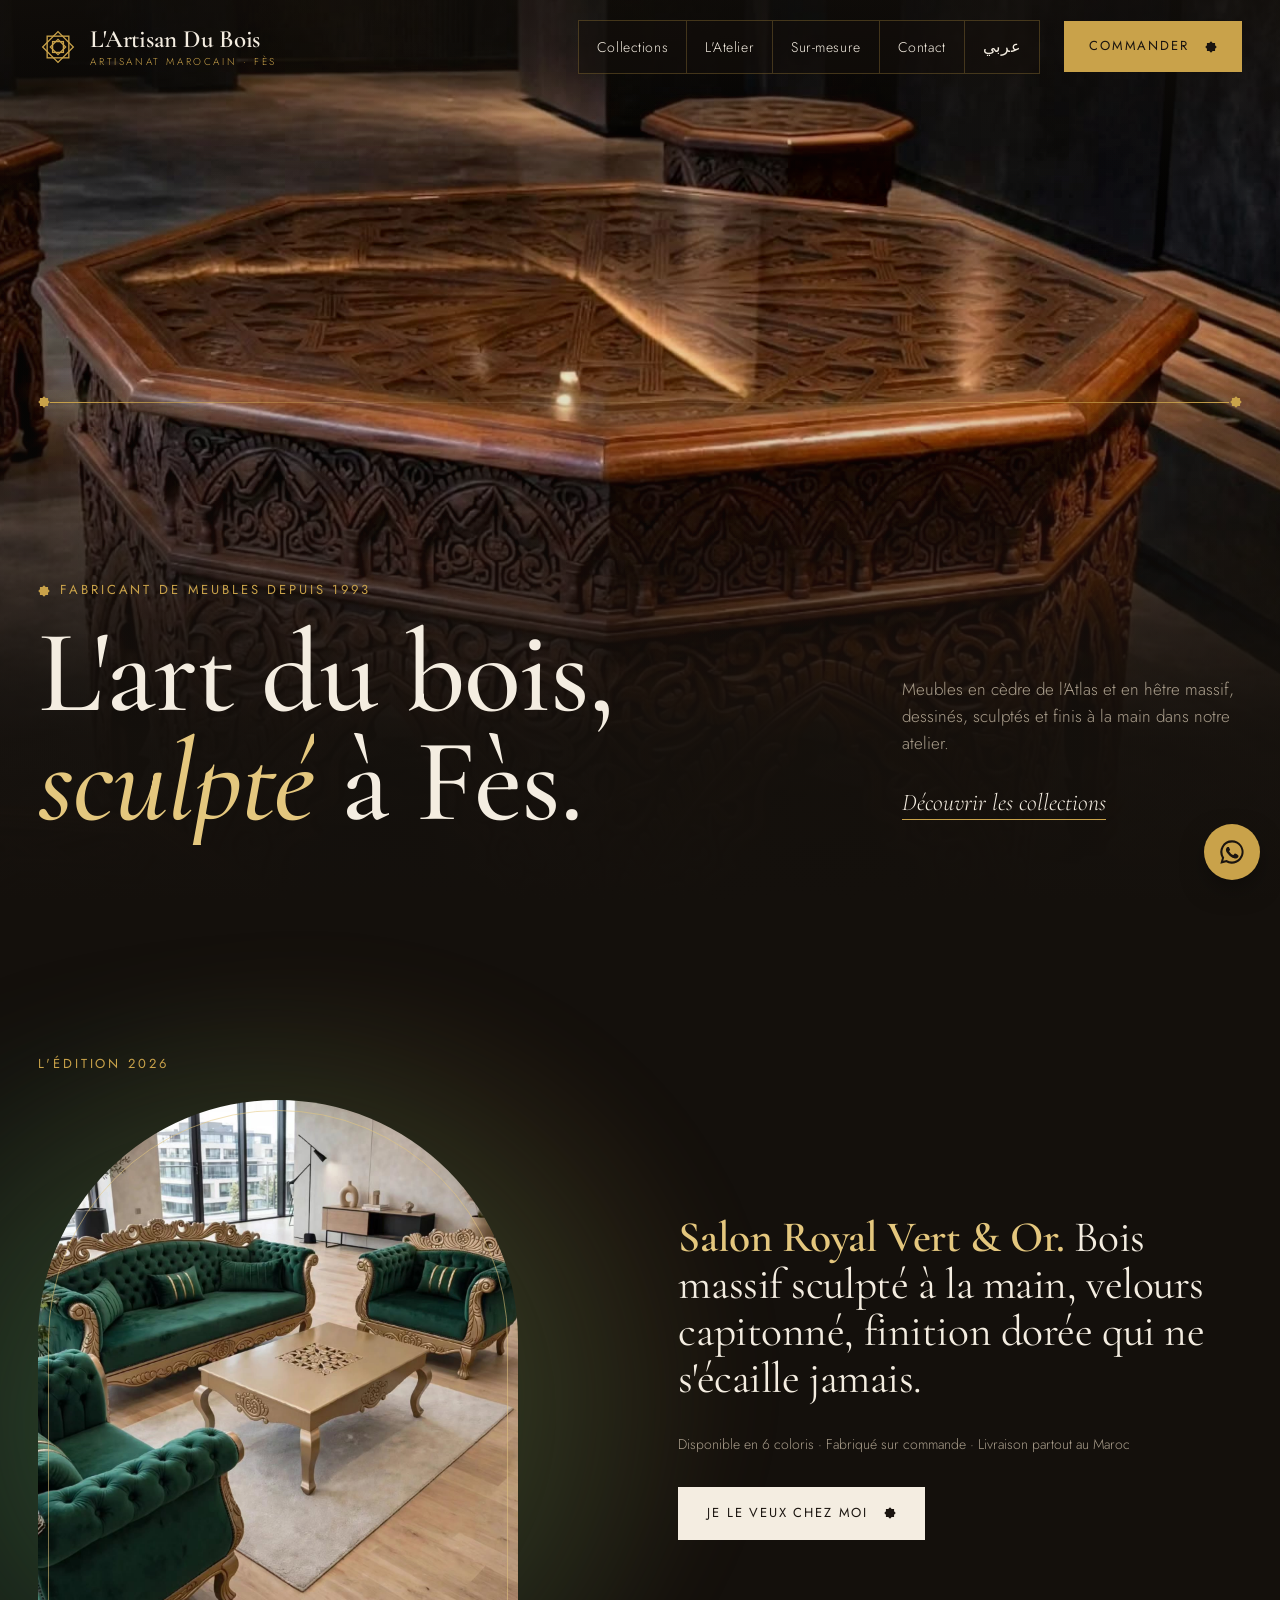
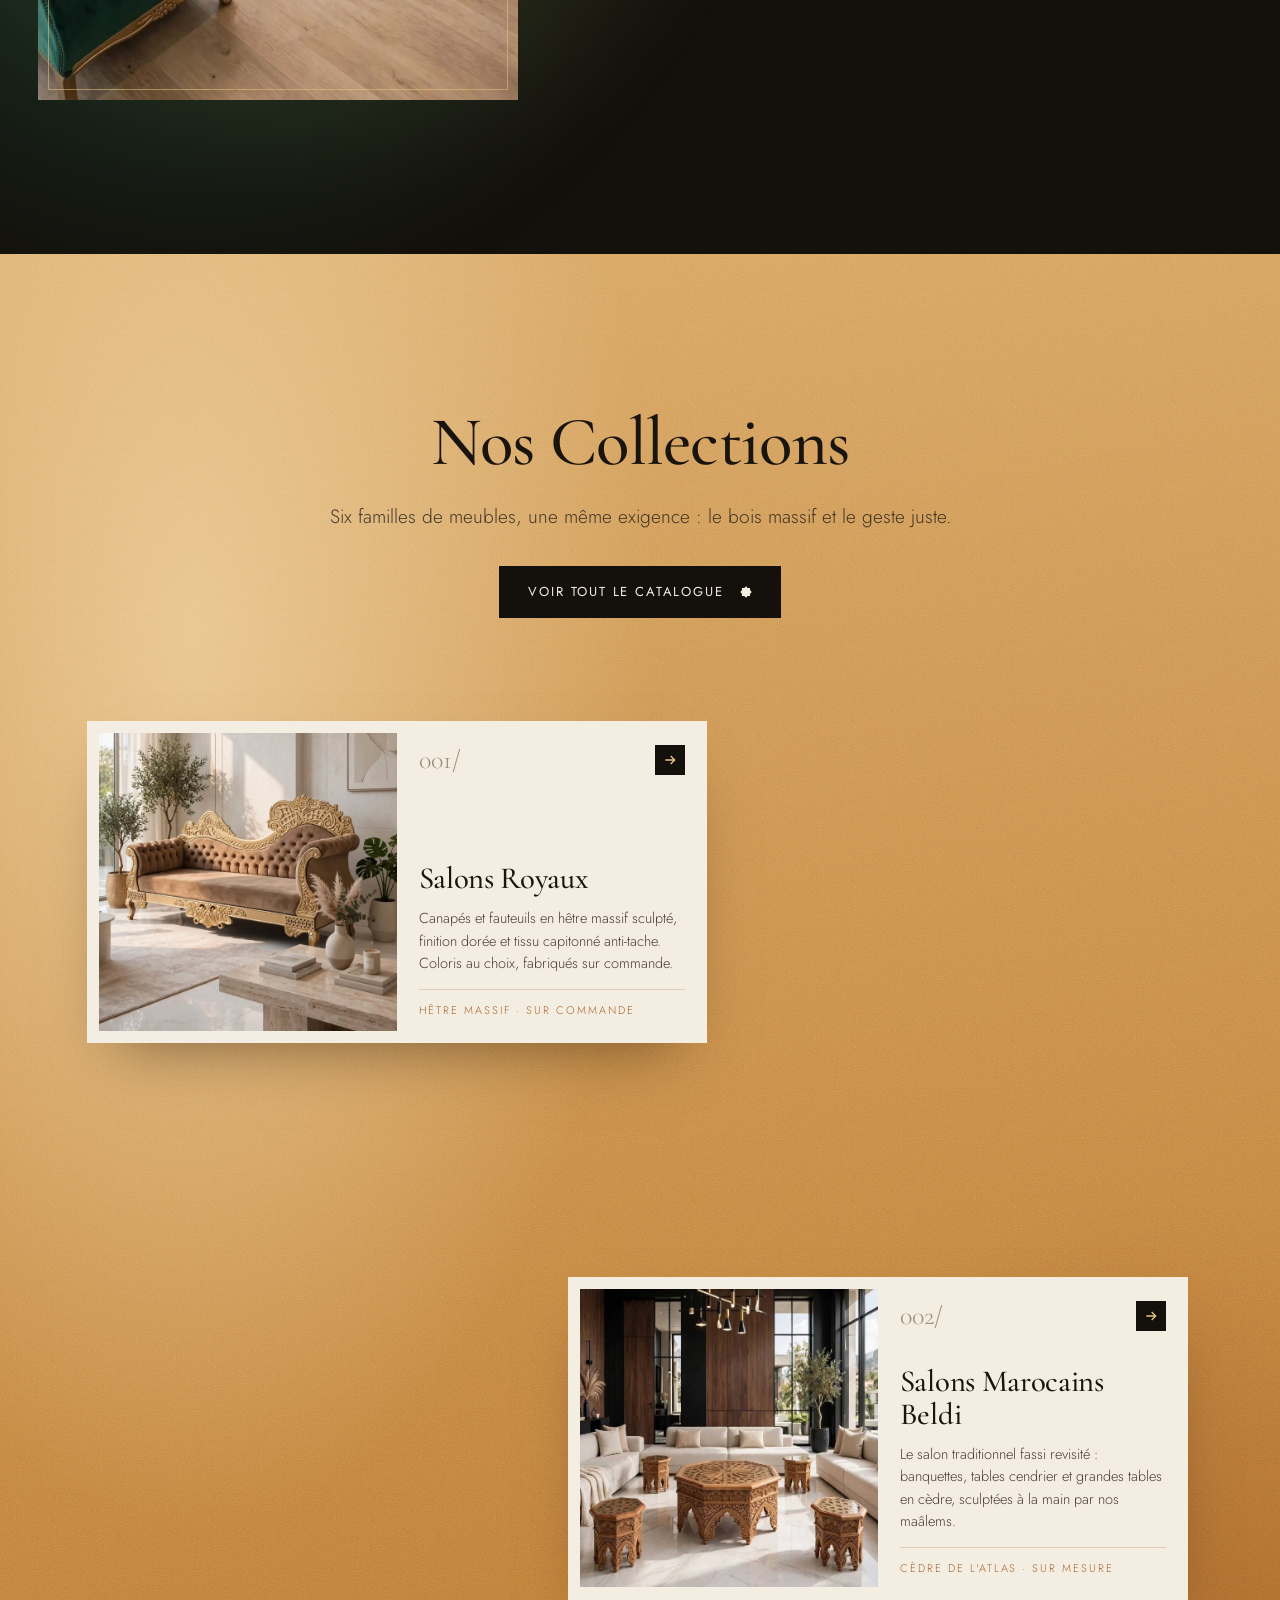
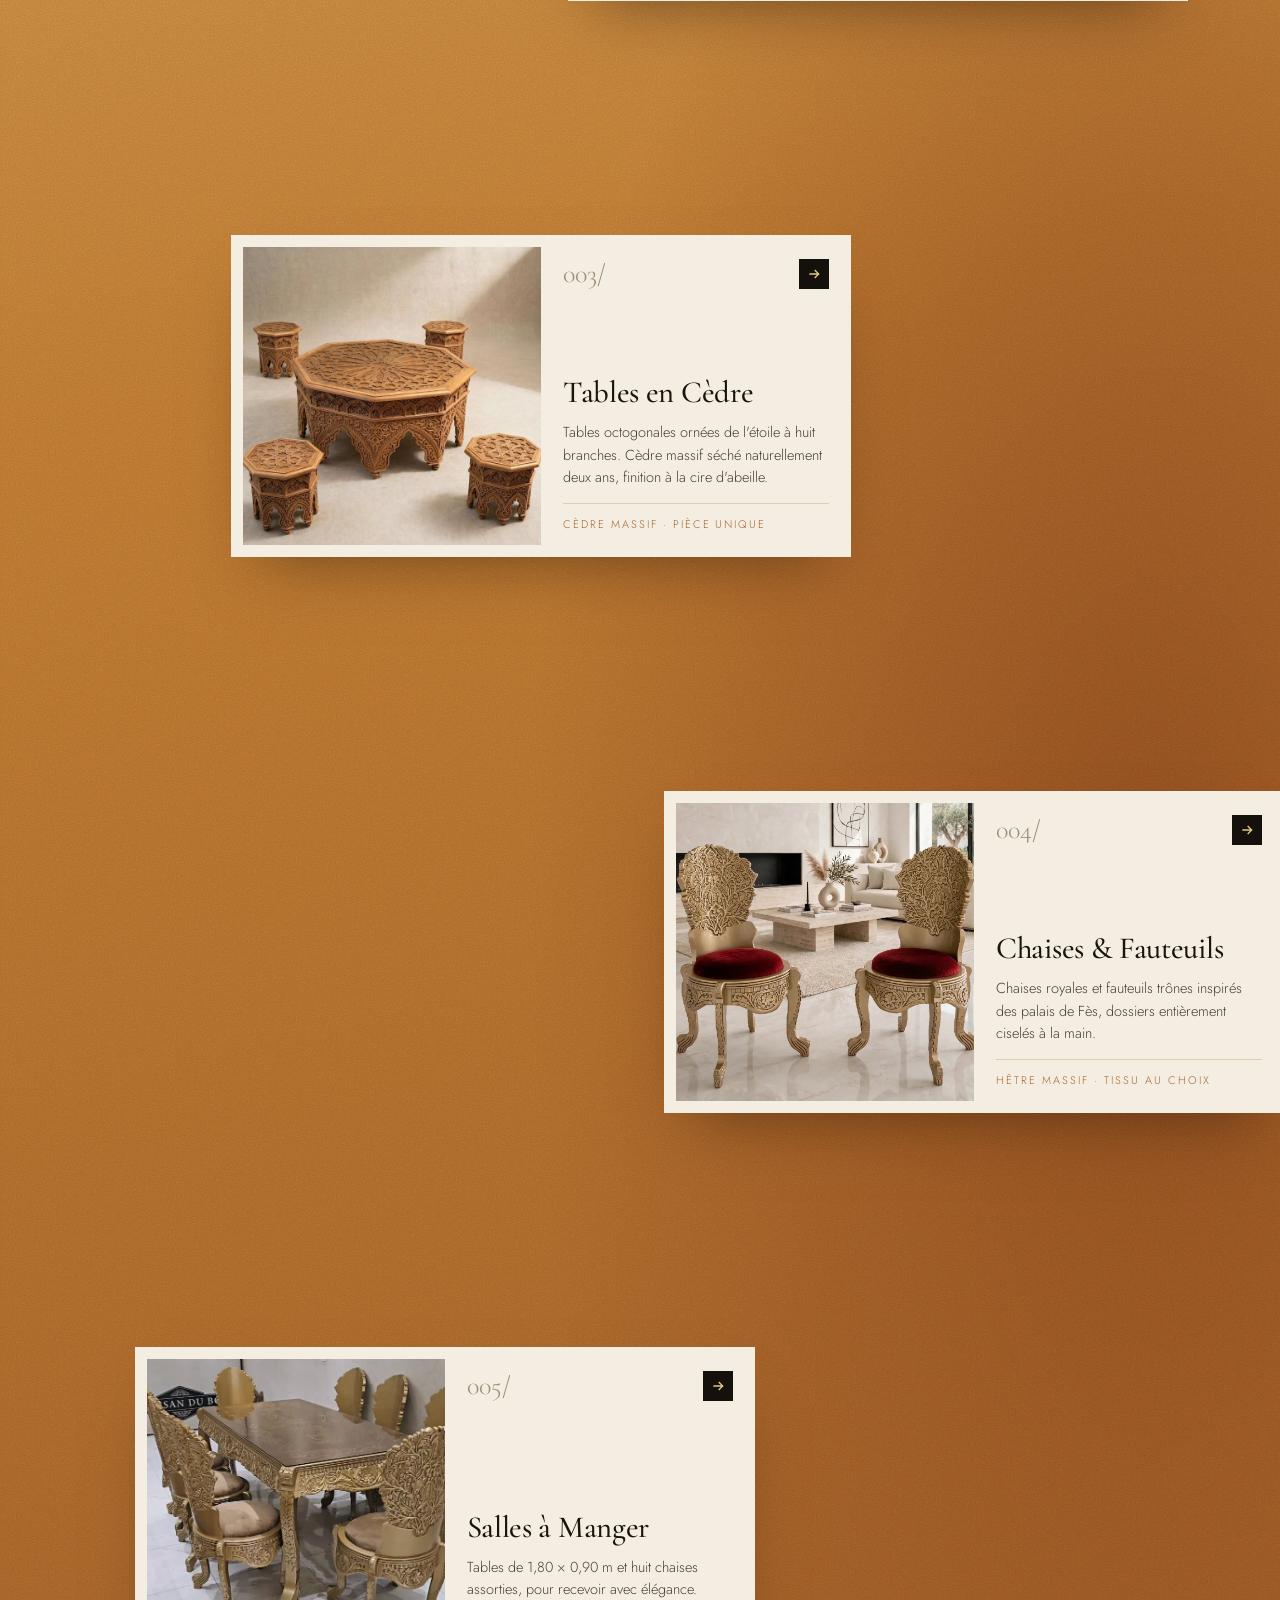
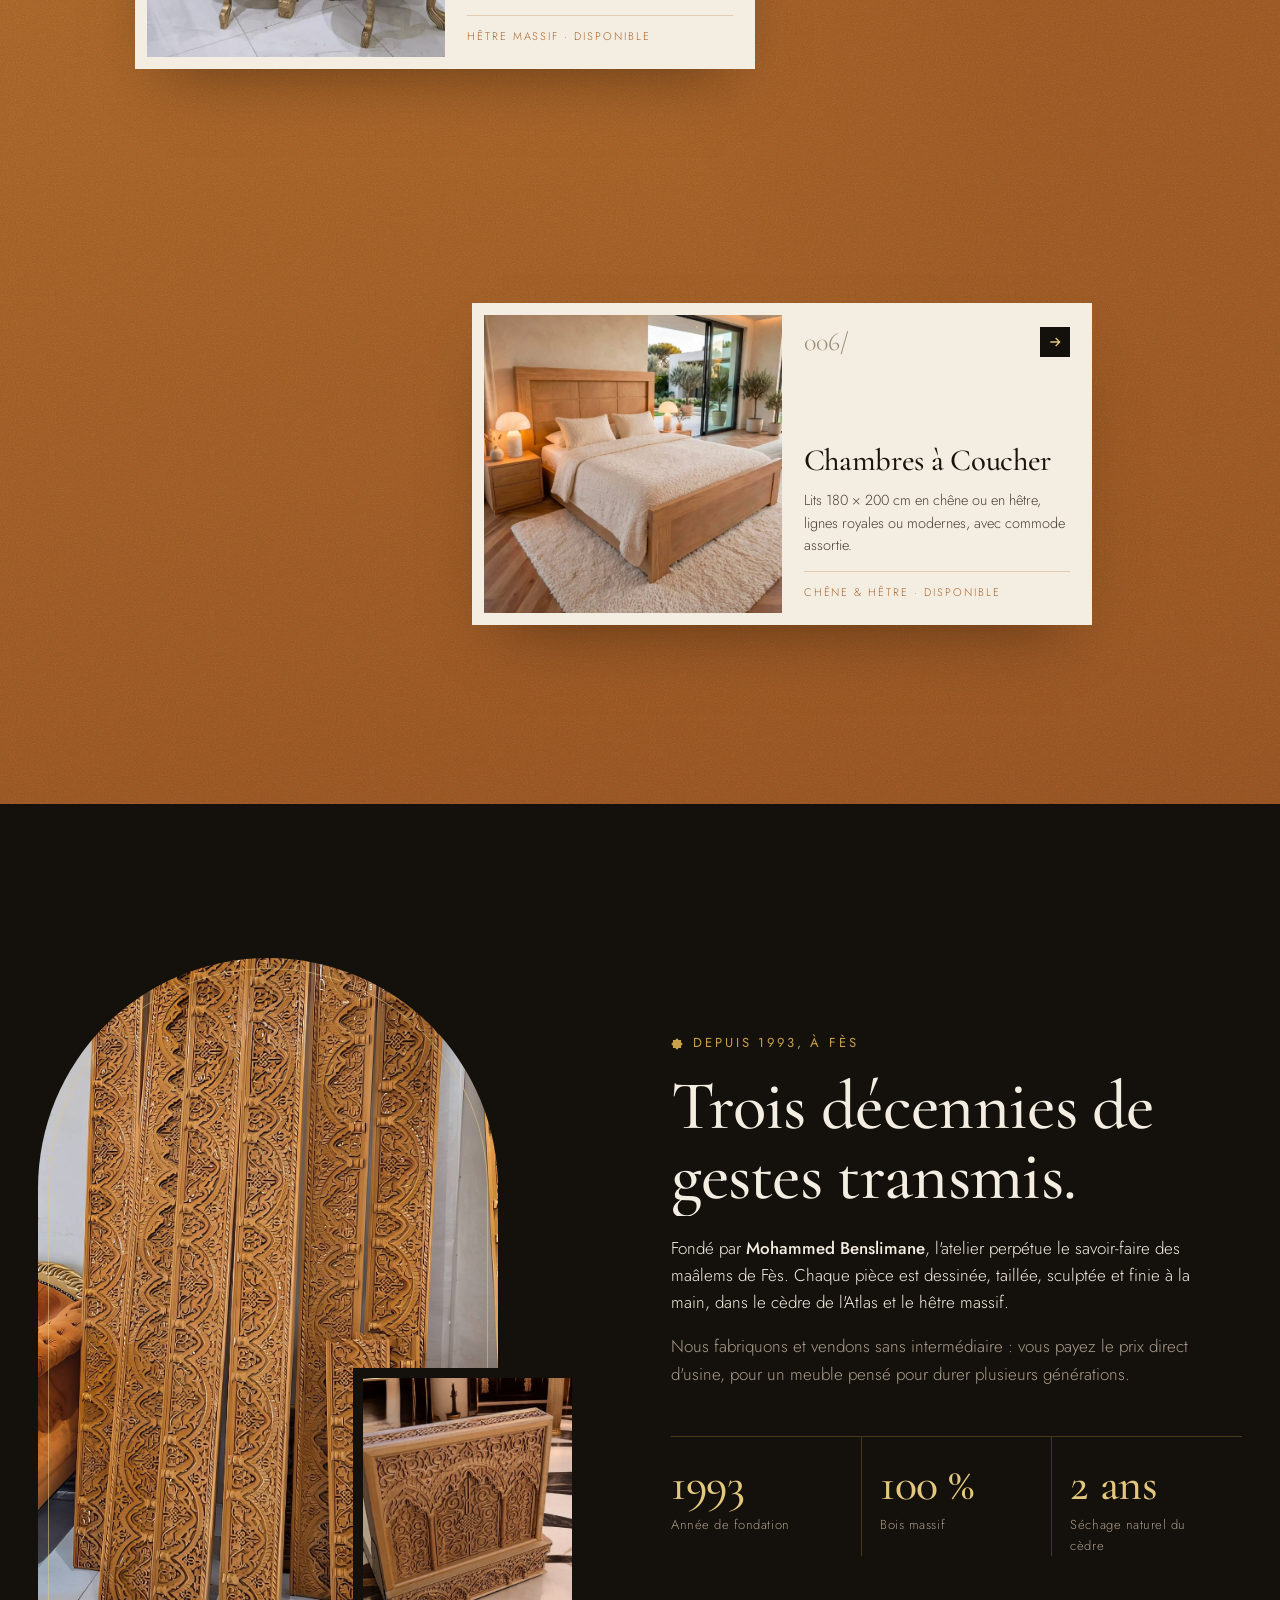
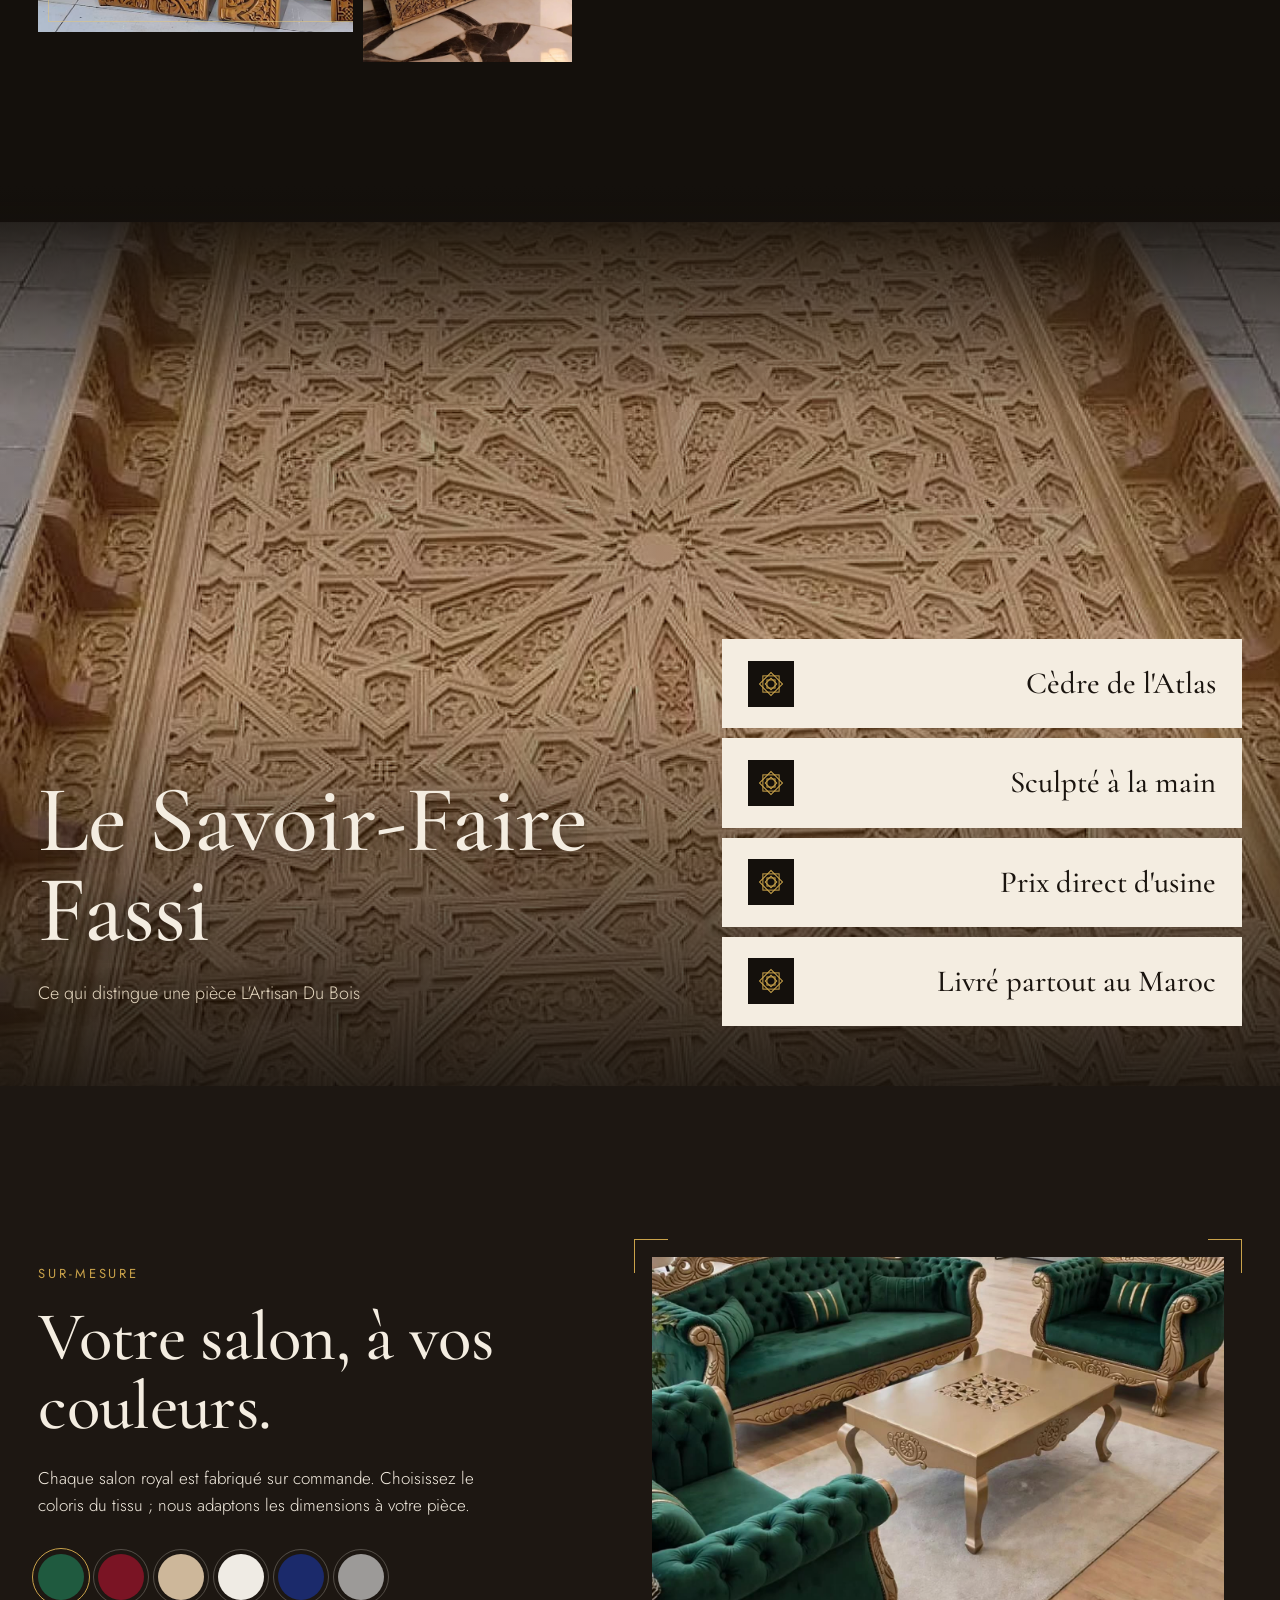
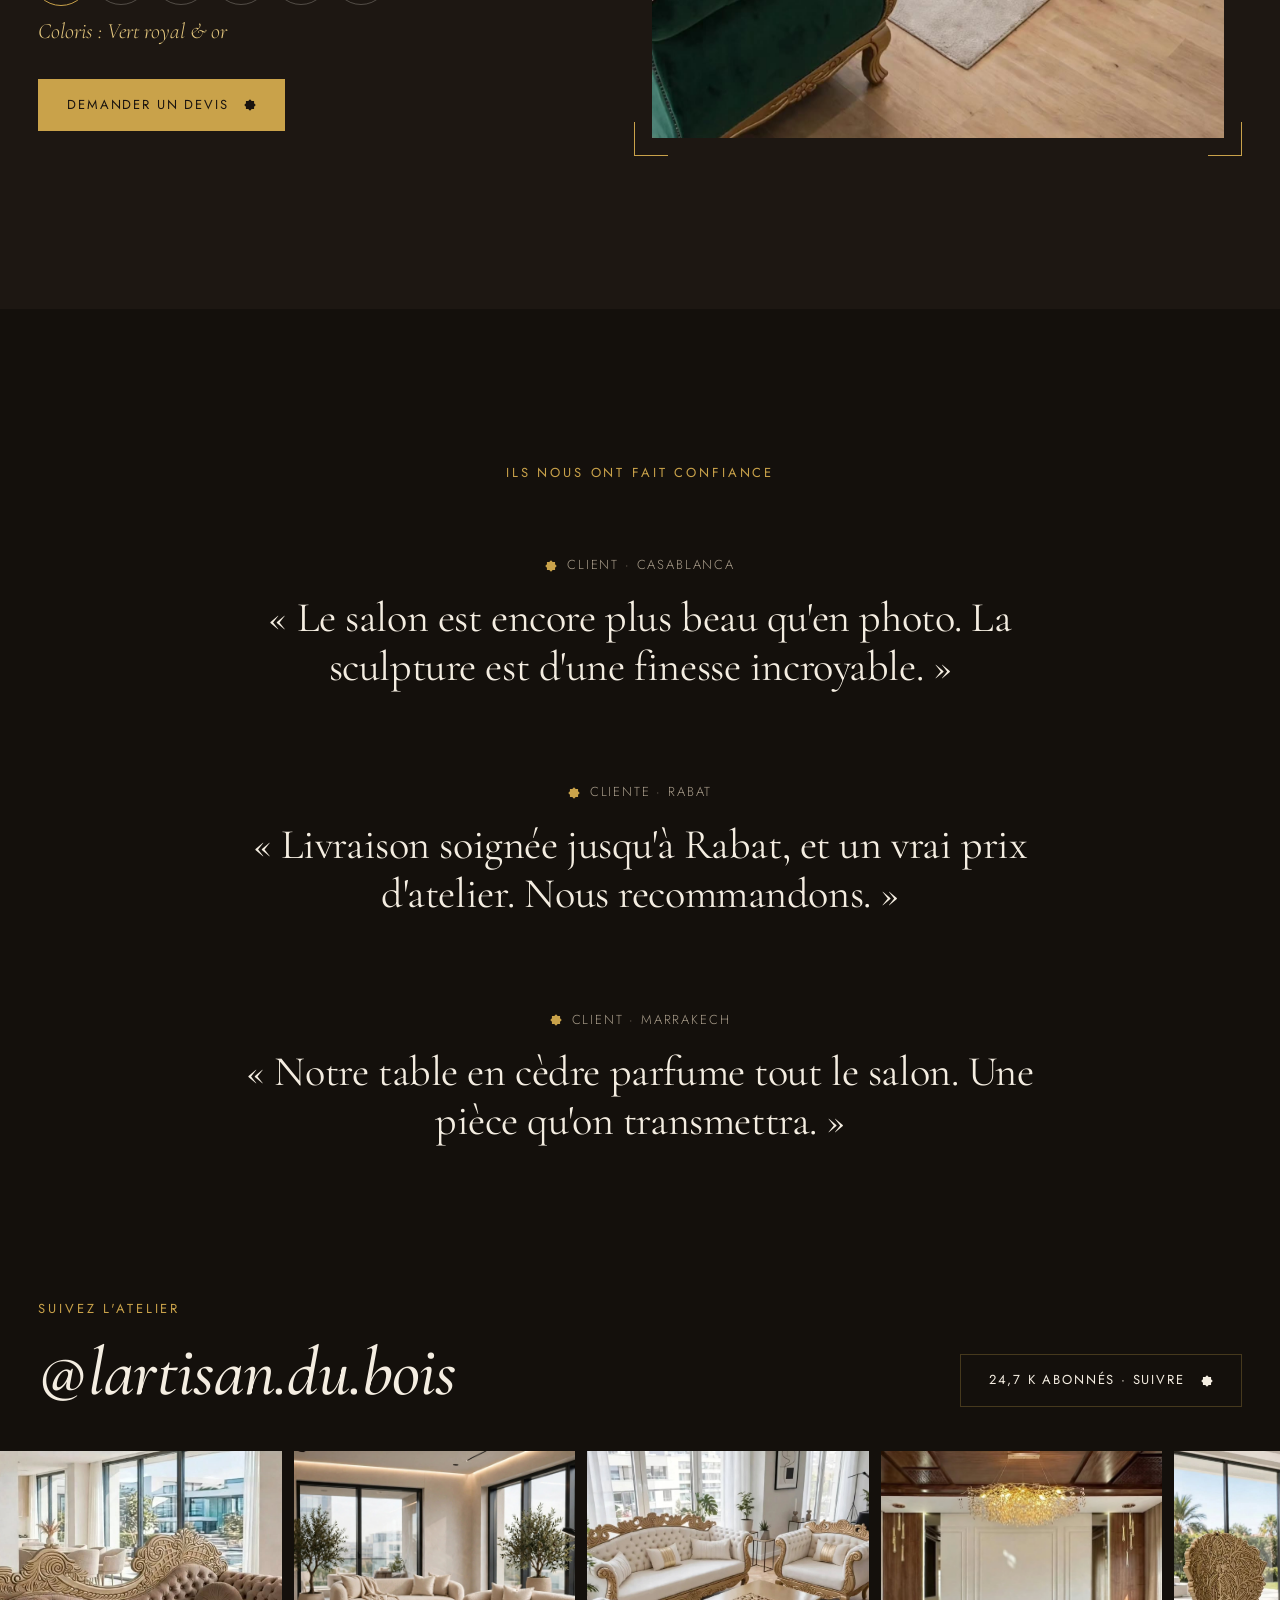
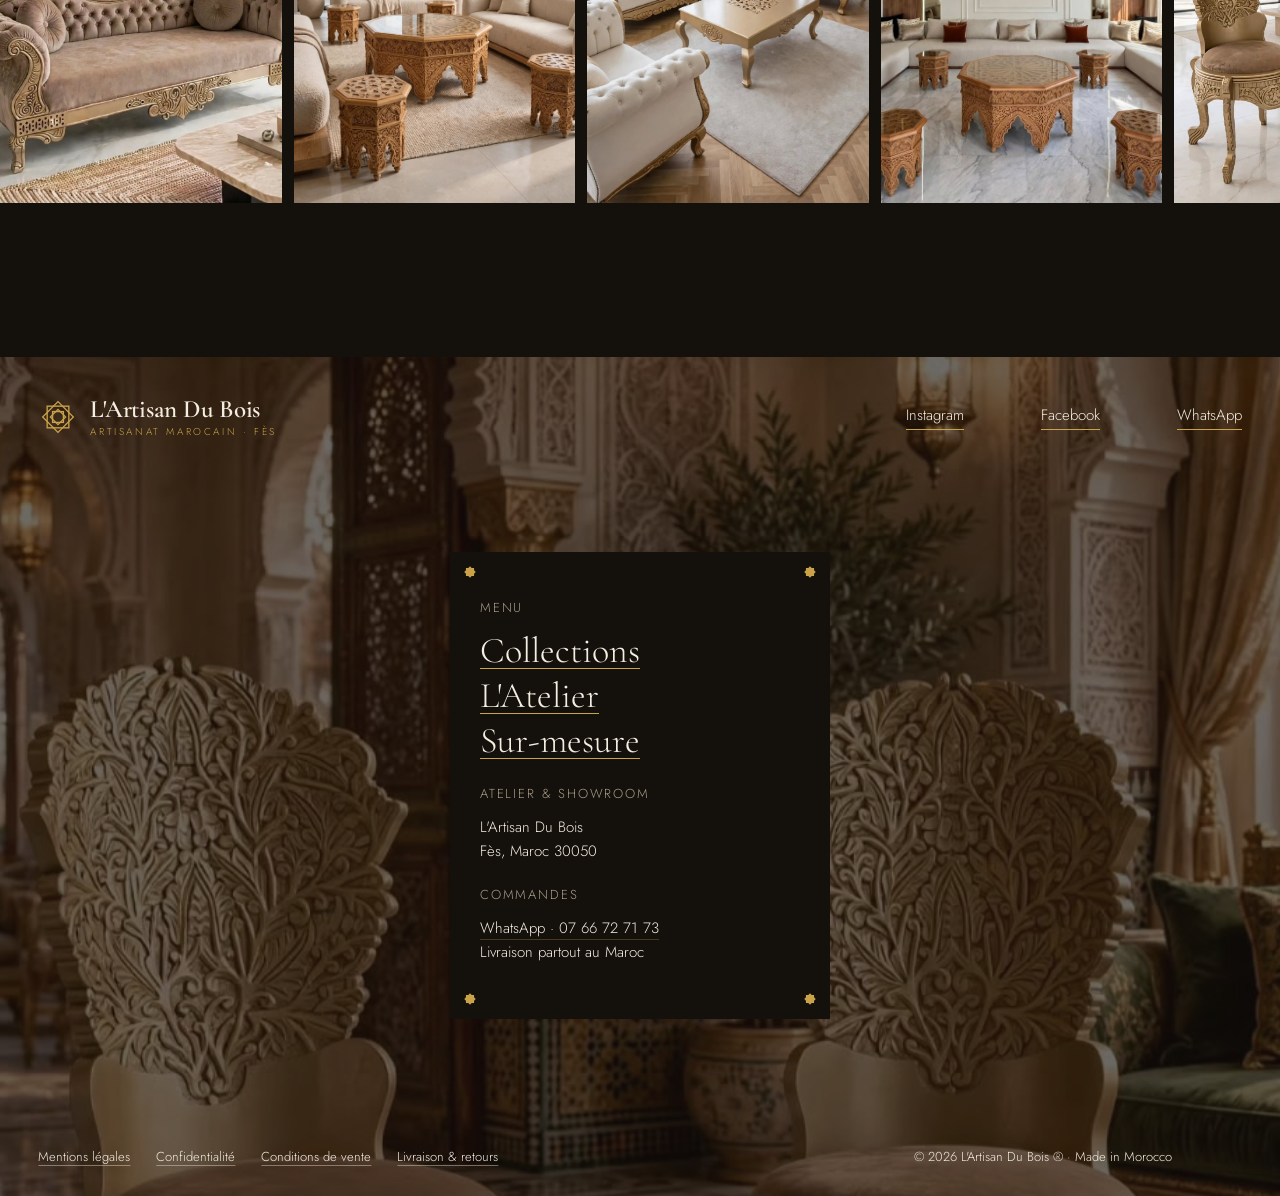
==== commit 89f6d153: "Add files via upload" ====
--- a/index.html
+++ b/index.html
@@ -5,6 +5,7 @@
   <meta name="viewport" content="width=device-width, initial-scale=1">
   <title>L'Artisan Du Bois — Meubles sculptés à la main à Fès depuis 1993</title>
   <meta name="description" content="Fabricant de meubles en cèdre de l'Atlas et hêtre massif, sculptés à la main à Fès depuis 1993. Salons royaux, salons marocains, tables en cèdre. Prix direct d'usine, livraison partout au Maroc.">
+  <link rel="alternate" hreflang="ar" href="ar.html">
   <link rel="preconnect" href="https://fonts.googleapis.com">
   <link rel="preconnect" href="https://fonts.gstatic.com" crossorigin>
   <link href="https://fonts.googleapis.com/css2?family=Cormorant+Garamond:ital,wght@0,400;0,500;0,600;1,400;1,500&family=Jost:wght@300;400;500&display=swap" rel="stylesheet">
@@ -35,7 +36,7 @@
       <a href="#atelier">L'Atelier</a>
       <a href="#sur-mesure">Sur-mesure</a>
       <a href="#contact">Contact</a>
-      <a href="#" class="lang" lang="ar" title="النسخة العربية">عربي</a>
+      <a href="ar.html" class="lang" lang="ar" hreflang="ar" title="النسخة العربية">عربي</a>
     </nav>
 
     <a class="btn btn-gold header-cta" href="https://wa.me/212766727173?text=Bonjour%20L'Artisan%20Du%20Bois%2C%20je%20souhaite%20des%20informations." target="_blank" rel="noopener">
--- a/styles.css
+++ b/styles.css
@@ -115,7 +115,7 @@
   padding-top: calc(12px + env(safe-area-inset-top, 0px)); padding-bottom: 12px;
   border-bottom: 1px solid rgba(201, 162, 74, .12);
 }
-.logo { display: flex; align-items: center; gap: 12px; margin-right: auto; }
+.logo { display: flex; align-items: center; gap: 12px; margin-inline-end: auto; }
 .logo-mark { width: 40px; height: 40px; color: var(--gold); flex: none; }
 .logo-text { display: flex; flex-direction: column; line-height: 1; }
 .logo-name { font-size: 25px; font-weight: 600; color: var(--cream); }
@@ -123,11 +123,12 @@
 
 .nav { display: flex; border: 1px solid var(--line); background: rgba(20, 16, 12, .55); }
 .nav a {
+  display: flex; align-items: center;
   padding: 13px 18px; font-size: 14px; letter-spacing: .04em;
-  border-left: 1px solid var(--line);
+  border-inline-start: 1px solid var(--line);
   transition: color .3s, background .3s;
 }
-.nav a:first-child { border-left: 0; }
+.nav a:first-child { border-inline-start: 0; }
 .nav a:hover { color: var(--gold-light); background: rgba(201, 162, 74, .08); }
 .nav .lang { font-family: serif; font-size: 16px; }
 .header-cta { padding: 14px 24px; }
@@ -241,16 +242,16 @@
   box-shadow: 0 30px 60px -30px rgba(40, 20, 5, .55);
 }
 .card:last-child { margin-bottom: 0; }
-.card[style*="--i:0"] { margin-left: 4%; }
-.card[style*="--i:1"] { margin-left: 44%; }
-.card[style*="--i:2"] { margin-left: 16%; }
-.card[style*="--i:3"] { margin-left: 52%; }
-.card[style*="--i:4"] { margin-left: 8%; }
-.card[style*="--i:5"] { margin-left: 36%; }
+.card[style*="--i:0"] { margin-inline-start: 4%; }
+.card[style*="--i:1"] { margin-inline-start: 44%; }
+.card[style*="--i:2"] { margin-inline-start: 16%; }
+.card[style*="--i:3"] { margin-inline-start: 52%; }
+.card[style*="--i:4"] { margin-inline-start: 8%; }
+.card[style*="--i:5"] { margin-inline-start: 36%; }
 .card-img { aspect-ratio: 1; overflow: hidden; background: var(--ebony-2); }
 .card-img img { width: 100%; height: 100%; object-fit: cover; transition: transform 1s var(--ease); }
 .card:hover .card-img img { transform: scale(1.05); }
-.card-body { padding: 6px 10px 12px 22px; display: flex; flex-direction: column; }
+.card-body { padding-block: 6px 12px; padding-inline: 22px 10px; display: flex; flex-direction: column; }
 .card-top { display: flex; justify-content: space-between; align-items: center; margin-bottom: auto; }
 .num { font-family: var(--serif); font-size: 26px; color: #9a8c78; }
 .arrow-box {
@@ -275,14 +276,14 @@
 .atelier-media { position: relative; }
 .arch-tall { aspect-ratio: 3 / 4.4; max-width: 460px; }
 .atelier-small {
-  position: absolute; right: 0; bottom: -40px; width: 42%; aspect-ratio: 3/4;
+  position: absolute; inset-inline-end: 0; bottom: -40px; width: 42%; aspect-ratio: 3/4;
   border: 10px solid var(--ebony); overflow: hidden;
 }
 .atelier-small img { width: 100%; height: 100%; object-fit: cover; }
 .atelier-text p:not(.label) { font-size: 17px; max-width: 560px; }
 .stats { display: grid; grid-template-columns: repeat(3, 1fr); margin: 48px 0 0; border-top: 1px solid var(--line); }
-.stats div { padding: 24px 18px 0 0; }
-.stats div + div { padding-left: 18px; border-left: 1px solid var(--line); }
+.stats div { padding-block: 24px 0; padding-inline: 0 18px; }
+.stats div + div { padding-inline-start: 18px; border-inline-start: 1px solid var(--line); }
 .stats dt { font-size: clamp(38px, 3.6vw, 56px); line-height: 1; color: var(--gold-light); }
 .stats dd { margin: 8px 0 0; font-size: 13px; color: var(--muted); letter-spacing: .04em; }
 
@@ -312,7 +313,7 @@
   width: 30px; height: 30px; padding: 8px; box-sizing: content-box; flex: none;
   background: var(--ebony); color: var(--gold);
 }
-.bars li span { margin-left: auto; }
+.bars li span { margin-inline-start: auto; }
 .bars.pre.in li { transform: none; opacity: 1; }
 .bars.in li:nth-child(2) { transition-delay: .12s; }
 .bars.in li:nth-child(3) { transition-delay: .24s; }
@@ -488,7 +489,55 @@
 @media (max-width: 520px) {
   .logo-sub { display: none; }
   .stats { grid-template-columns: 1fr; }
-  .stats div + div { border-left: 0; padding-left: 0; border-top: 1px solid var(--line); }
+  .stats div + div { border-inline-start: 0; padding-inline-start: 0; border-top: 1px solid var(--line); }
   .stats div { padding: 18px 0; }
   .fb-menu a { font-size: 30px; }
 }
+
+/* ==========================================================
+   ARABIC (RTL) — ar.html
+   ========================================================== */
+[dir="rtl"] {
+  --serif: "El Messiri", "Amiri", "Times New Roman", serif;
+  --sans: "Tajawal", "Segoe UI", Tahoma, sans-serif;
+}
+[dir="rtl"] body { font-weight: 400; font-size: 17px; line-height: 1.85; }
+[dir="rtl"] [lang="fr"], [dir="rtl"] .logo-name, [dir="rtl"] .insta-head .h2 { font-family: "Cormorant Garamond", "Times New Roman", serif; }
+
+/* Arabic script takes no tracking, capitals or italics */
+[dir="rtl"] .label, [dir="rtl"] .kicker, [dir="rtl"] .btn, [dir="rtl"] .logo-sub,
+[dir="rtl"] .card .meta, [dir="rtl"] .quotes cite, [dir="rtl"] .fb-label, [dir="rtl"] .nav a {
+  letter-spacing: 0; text-transform: none;
+}
+[dir="rtl"] .label, [dir="rtl"] .kicker { font-size: 16px; font-weight: 500; }
+[dir="rtl"] .btn { font-size: 16px; font-weight: 500; }
+[dir="rtl"] .logo-sub { font-size: 12px; }
+[dir="rtl"] .card .meta { font-size: 13px; }
+[dir="rtl"] .nav a { font-size: 16px; }
+[dir="rtl"] .display em, [dir="rtl"] .h2 em, [dir="rtl"] .link-underline, [dir="rtl"] .swatch-name { font-style: normal; }
+[dir="rtl"] .nav .lang { font-family: var(--sans); font-size: 14px; letter-spacing: .08em; }
+
+/* Taller line boxes for Arabic ascenders, descenders and dots */
+[dir="rtl"] .display { font-size: clamp(50px, 7.8vw, 128px); line-height: 1.3; }
+[dir="rtl"] .display-2 { line-height: 1.3; }
+[dir="rtl"] .h2 { line-height: 1.35; }
+[dir="rtl"] .statement { line-height: 1.55; font-size: clamp(28px, 3vw, 46px); }
+[dir="rtl"] .quotes p { line-height: 1.6; font-size: clamp(26px, 3vw, 42px); }
+[dir="rtl"] .card h3 { line-height: 1.35; font-size: clamp(26px, 2.2vw, 32px); }
+[dir="rtl"] .card p { font-size: 15.5px; line-height: 1.8; }
+[dir="rtl"] .bars li { font-size: clamp(24px, 2.2vw, 32px); }
+[dir="rtl"] .fb-menu a { line-height: 1.5; text-underline-offset: 9px; font-size: 32px; }
+[dir="rtl"] .link-underline { font-size: 22px; }
+[dir="rtl"] .split .w { padding-block: .12em .3em; margin-block: -.12em -.3em; }
+
+/* Mirrored motion and arrows */
+[dir="rtl"] .arrow-box svg { transform: scaleX(-1); }
+[dir="rtl"] .card:hover .arrow-box { transform: translateX(-3px); }
+[dir="rtl"] .bars.pre li { transform: translateX(-110%); }
+[dir="rtl"] .bars.pre.in li { transform: none; }
+[dir="rtl"] .marquee-track { animation-name: marquee-rtl; }
+@keyframes marquee-rtl { to { transform: translateX(calc(50% + 6px)); } }
+
+@media (max-width: 900px) {
+  [dir="rtl"] .site-header.open .nav a { font-size: 26px; }
+}
